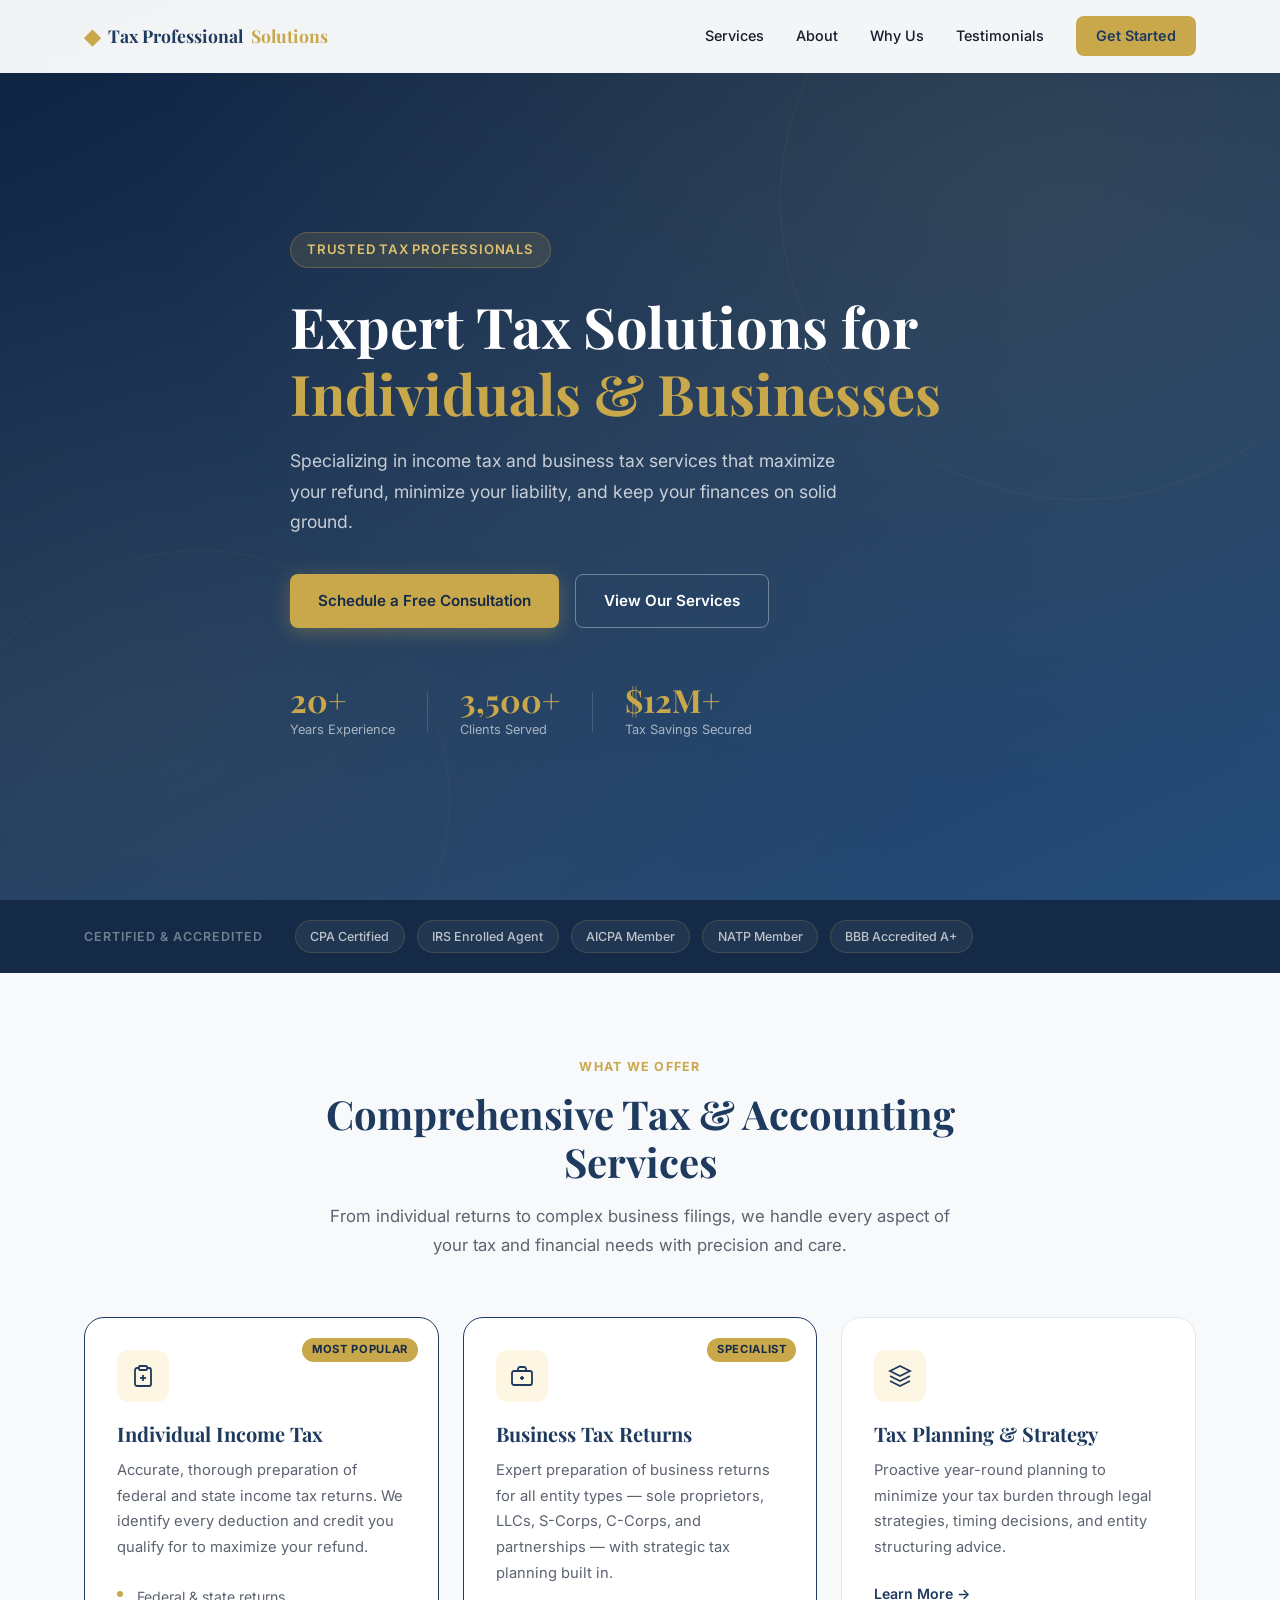
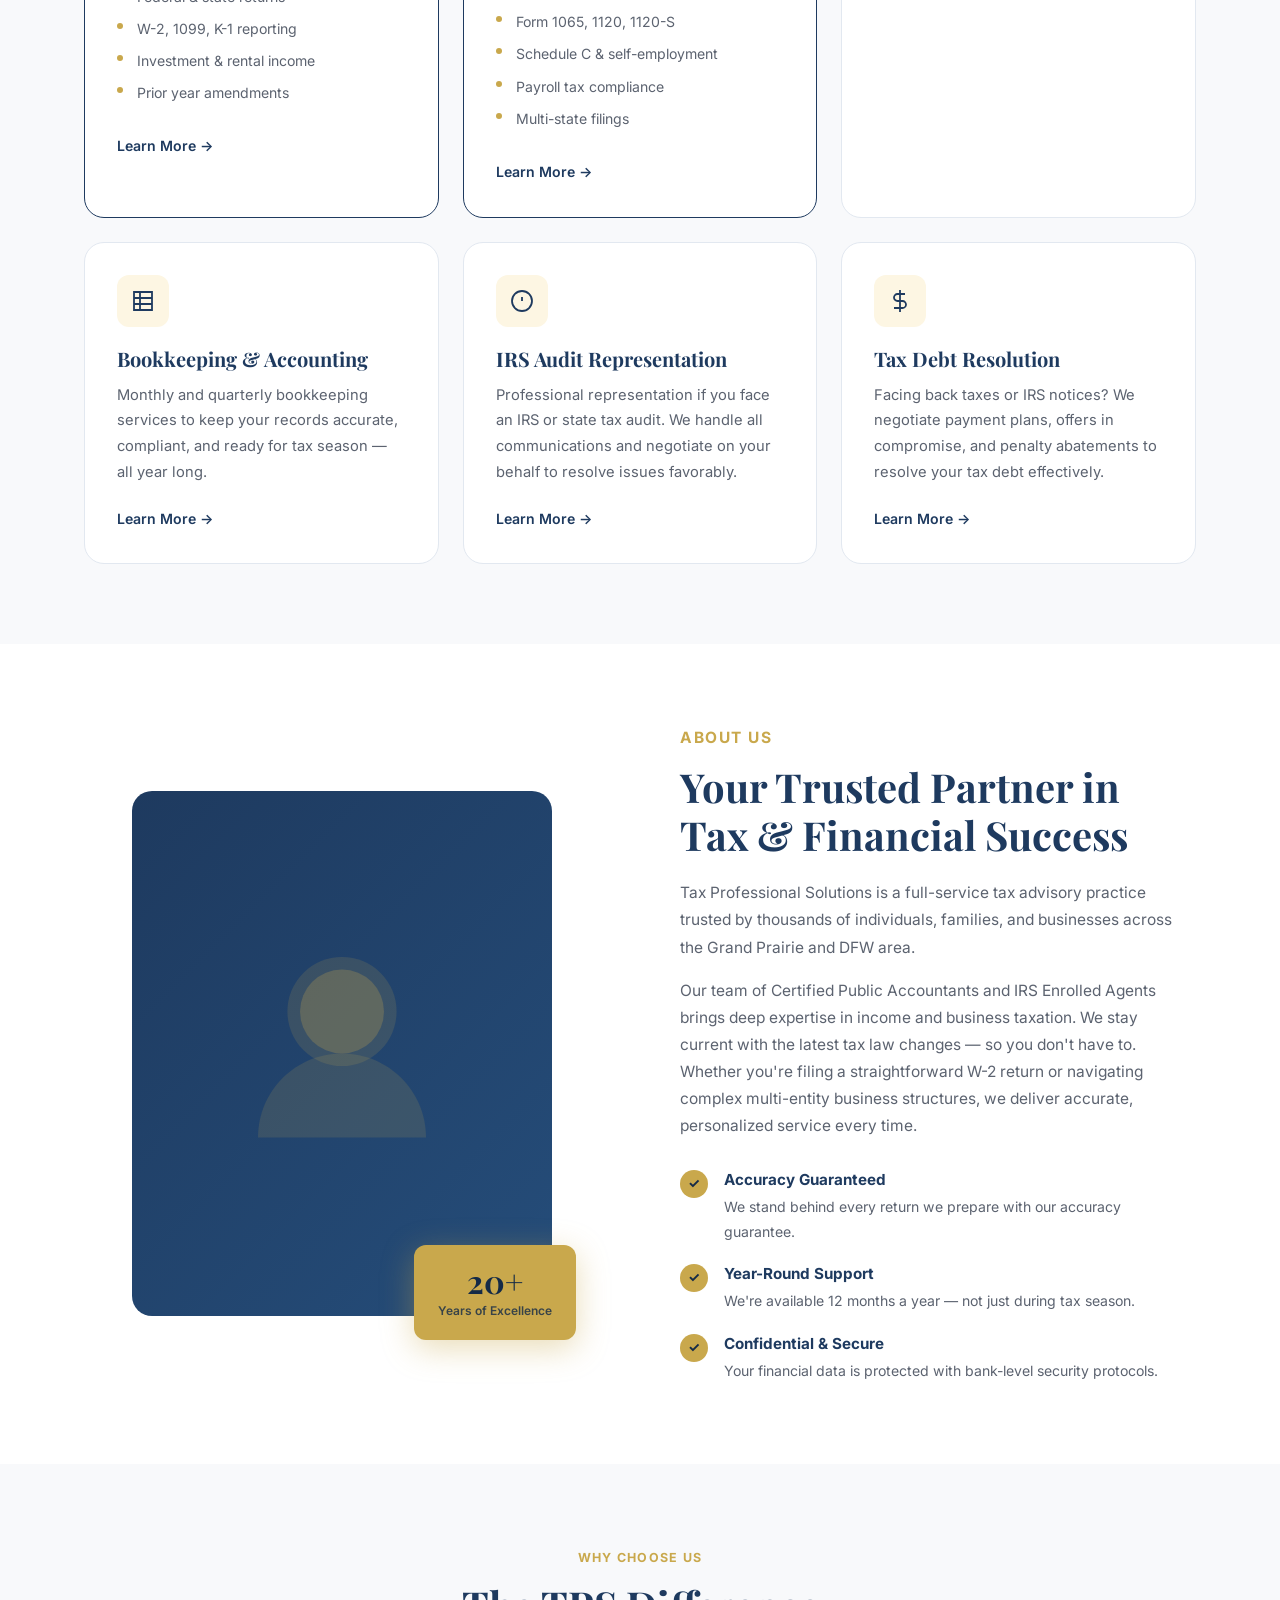
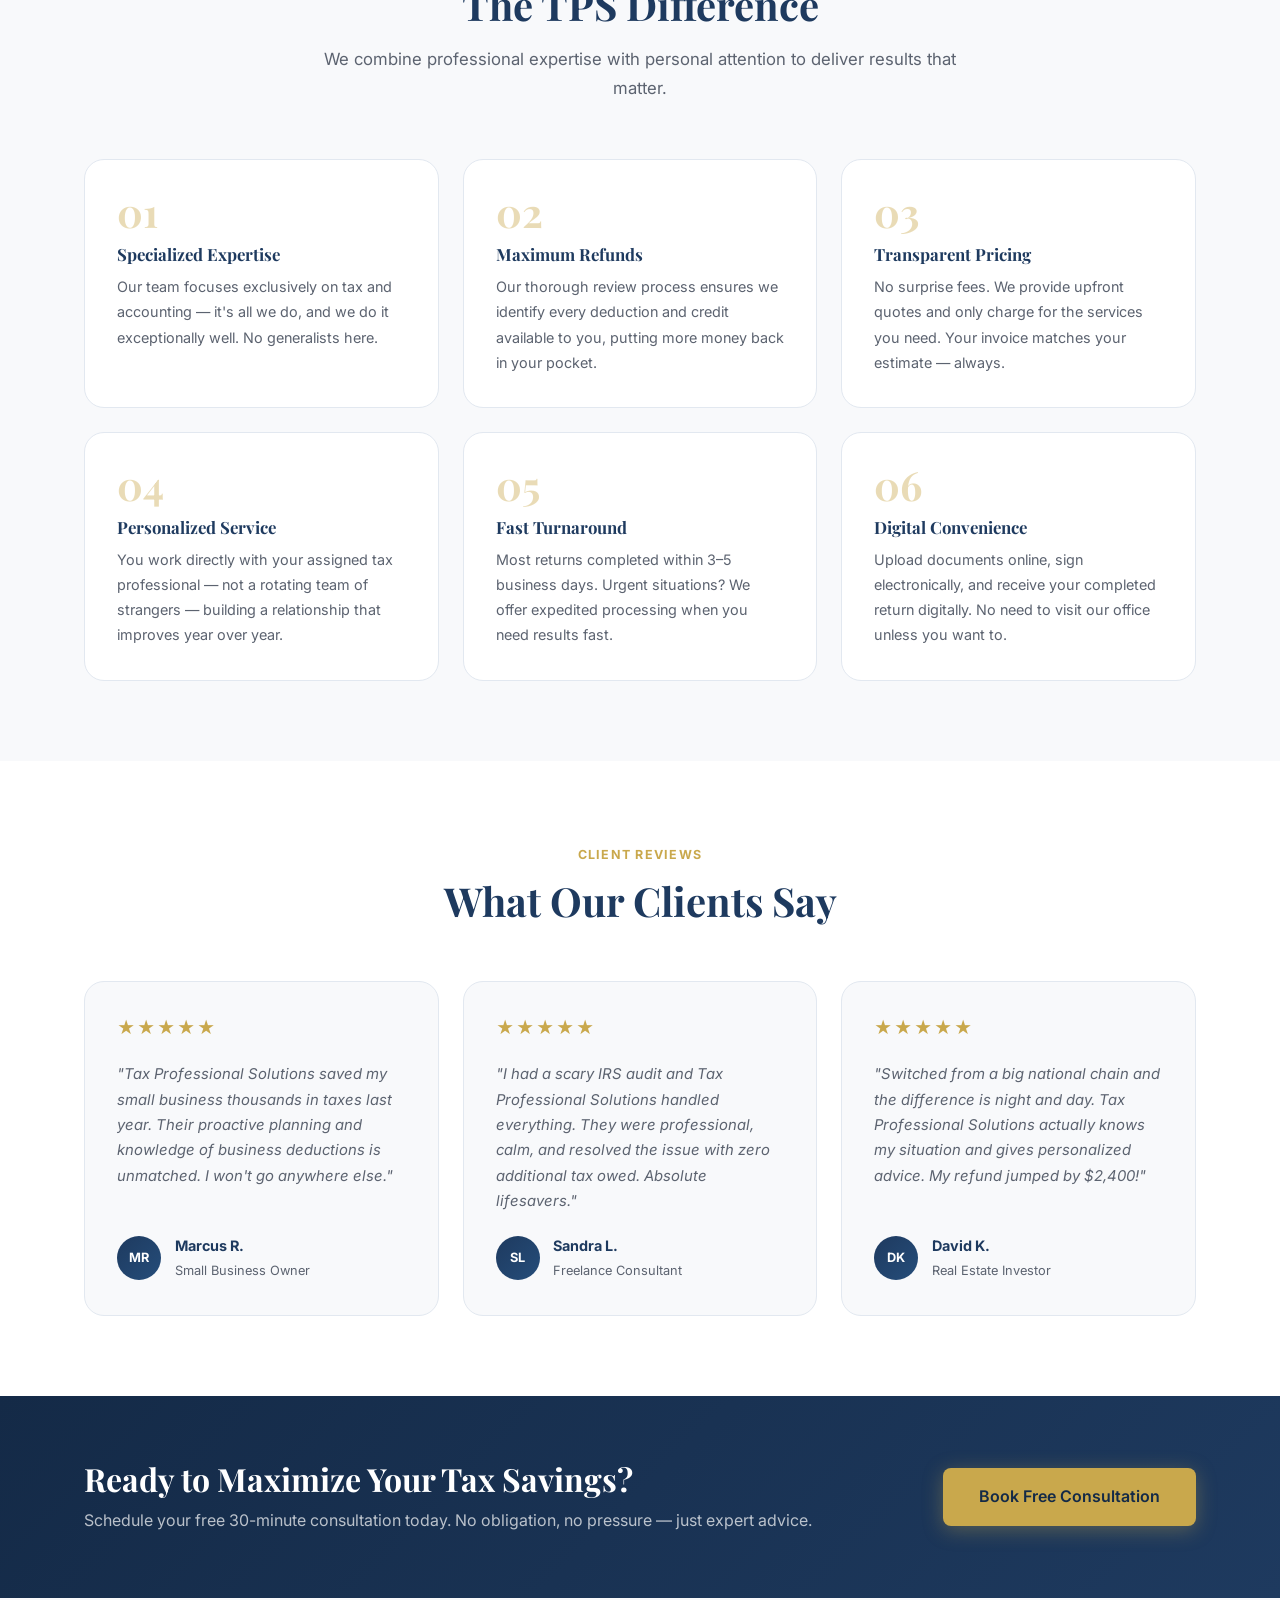
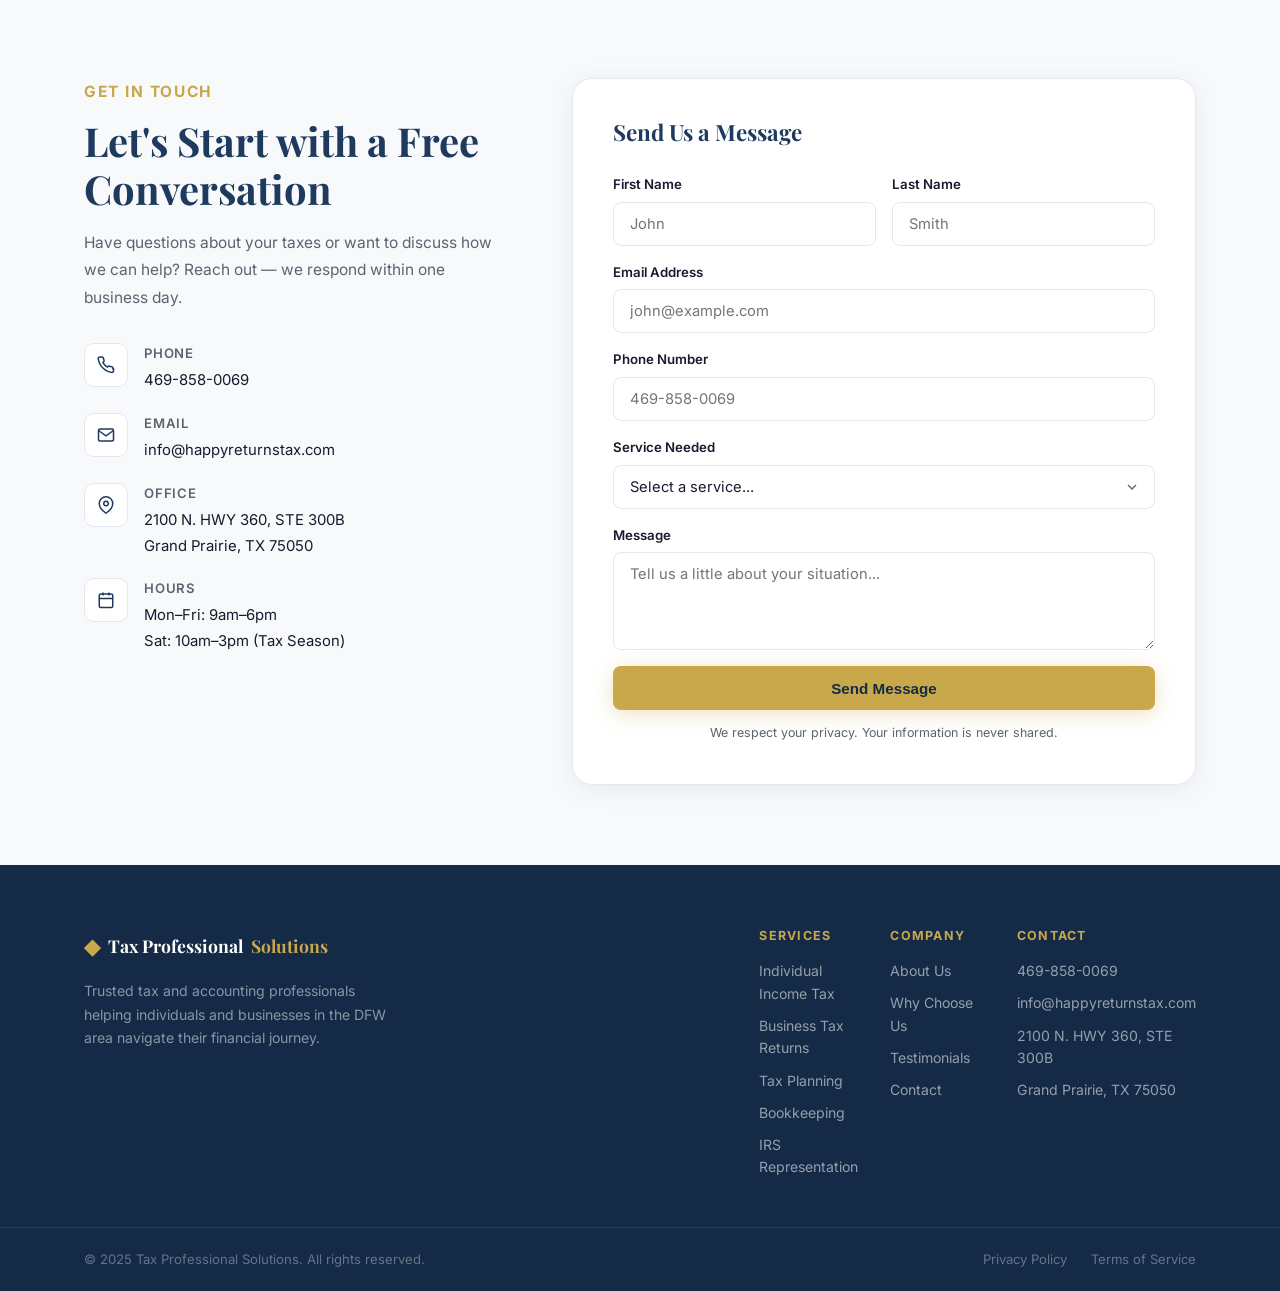
==== accounting/index.html @ 9ed45851 "Make site fully responsive across mobile, tablet, and desktop - Add overflow-x: hidden to prevent ho" ====
<!DOCTYPE html>
<html lang="en">
<head>
  <meta charset="UTF-8" />
  <meta name="viewport" content="width=device-width, initial-scale=1.0" />
  <title>Tax Professional Solutions | Income & Business Tax Specialists</title>
  <link rel="stylesheet" href="style.css" />
  <link rel="preconnect" href="https://fonts.googleapis.com" />
  <link rel="preconnect" href="https://fonts.gstatic.com" crossorigin />
  <link href="https://fonts.googleapis.com/css2?family=Inter:wght@300;400;500;600;700;800&family=Playfair+Display:wght@600;700&display=swap" rel="stylesheet" />
</head>
<body>

  <!-- Navigation -->
  <header class="navbar" id="navbar">
    <div class="container nav-inner">
      <a href="#home" class="logo">
        <span class="logo-icon">&#9670;</span>
        Tax Professional <span>Solutions</span>
      </a>
      <nav class="nav-links" id="nav-links">
        <a href="#services">Services</a>
        <a href="#about">About</a>
        <a href="#why-us">Why Us</a>
        <a href="#testimonials">Testimonials</a>
        <a href="#contact" class="btn-nav">Get Started</a>
      </nav>
      <button class="hamburger" id="hamburger" aria-label="Toggle menu">
        <span></span><span></span><span></span>
      </button>
    </div>
  </header>

  <!-- Hero -->
  <section class="hero" id="home">
    <div class="hero-bg"></div>
    <div class="container hero-content">
      <div class="hero-badge">Trusted Tax Professionals</div>
      <h1>Expert Tax Solutions for <span class="highlight">Individuals &amp; Businesses</span></h1>
      <p class="hero-sub">
        Specializing in income tax and business tax services that maximize your refund,
        minimize your liability, and keep your finances on solid ground.
      </p>
      <div class="hero-actions">
        <a href="#contact" class="btn btn-primary">Schedule a Free Consultation</a>
        <a href="#services" class="btn btn-outline">View Our Services</a>
      </div>
      <div class="hero-stats">
        <div class="stat">
          <span class="stat-num">20+</span>
          <span class="stat-label">Years Experience</span>
        </div>
        <div class="stat-divider"></div>
        <div class="stat">
          <span class="stat-num">3,500+</span>
          <span class="stat-label">Clients Served</span>
        </div>
        <div class="stat-divider"></div>
        <div class="stat">
          <span class="stat-num">$12M+</span>
          <span class="stat-label">Tax Savings Secured</span>
        </div>
      </div>
    </div>
  </section>

  <!-- Trust Bar -->
  <section class="trust-bar">
    <div class="container trust-inner">
      <span class="trust-label">Certified &amp; Accredited</span>
      <div class="trust-badges">
        <div class="badge">CPA Certified</div>
        <div class="badge">IRS Enrolled Agent</div>
        <div class="badge">AICPA Member</div>
        <div class="badge">NATP Member</div>
        <div class="badge">BBB Accredited A+</div>
      </div>
    </div>
  </section>

  <!-- Services -->
  <section class="services section" id="services">
    <div class="container">
      <div class="section-header">
        <p class="section-tag">What We Offer</p>
        <h2>Comprehensive Tax &amp; Accounting Services</h2>
        <p class="section-sub">
          From individual returns to complex business filings, we handle every aspect
          of your tax and financial needs with precision and care.
        </p>
      </div>
      <div class="services-grid">

        <div class="service-card featured">
          <div class="service-icon">
            <svg viewBox="0 0 24 24" fill="none" stroke="currentColor" stroke-width="1.8"><path d="M16 4h2a2 2 0 0 1 2 2v14a2 2 0 0 1-2 2H6a2 2 0 0 1-2-2V6a2 2 0 0 1 2-2h2"/><rect x="8" y="2" width="8" height="4" rx="1" ry="1"/><line x1="12" y1="11" x2="12" y2="17"/><line x1="9" y1="14" x2="15" y2="14"/></svg>
          </div>
          <div class="service-badge">Most Popular</div>
          <h3>Individual Income Tax</h3>
          <p>Accurate, thorough preparation of federal and state income tax returns. We identify every deduction and credit you qualify for to maximize your refund.</p>
          <ul class="service-features">
            <li>Federal &amp; state returns</li>
            <li>W-2, 1099, K-1 reporting</li>
            <li>Investment &amp; rental income</li>
            <li>Prior year amendments</li>
          </ul>
          <a href="#contact" class="service-link">Learn More &rarr;</a>
        </div>

        <div class="service-card featured">
          <div class="service-icon">
            <svg viewBox="0 0 24 24" fill="none" stroke="currentColor" stroke-width="1.8"><rect x="2" y="7" width="20" height="14" rx="2"/><path d="M16 7V5a2 2 0 0 0-2-2h-4a2 2 0 0 0-2 2v2"/><line x1="12" y1="12" x2="12" y2="16"/><line x1="10" y1="14" x2="14" y2="14"/></svg>
          </div>
          <div class="service-badge">Specialist</div>
          <h3>Business Tax Returns</h3>
          <p>Expert preparation of business returns for all entity types — sole proprietors, LLCs, S-Corps, C-Corps, and partnerships — with strategic tax planning built in.</p>
          <ul class="service-features">
            <li>Form 1065, 1120, 1120-S</li>
            <li>Schedule C &amp; self-employment</li>
            <li>Payroll tax compliance</li>
            <li>Multi-state filings</li>
          </ul>
          <a href="#contact" class="service-link">Learn More &rarr;</a>
        </div>

        <div class="service-card">
          <div class="service-icon">
            <svg viewBox="0 0 24 24" fill="none" stroke="currentColor" stroke-width="1.8"><path d="M12 2L2 7l10 5 10-5-10-5z"/><path d="M2 17l10 5 10-5"/><path d="M2 12l10 5 10-5"/></svg>
          </div>
          <h3>Tax Planning &amp; Strategy</h3>
          <p>Proactive year-round planning to minimize your tax burden through legal strategies, timing decisions, and entity structuring advice.</p>
          <a href="#contact" class="service-link">Learn More &rarr;</a>
        </div>

        <div class="service-card">
          <div class="service-icon">
            <svg viewBox="0 0 24 24" fill="none" stroke="currentColor" stroke-width="1.8"><path d="M3 3h18v18H3z"/><path d="M3 9h18M3 15h18M9 3v18"/></svg>
          </div>
          <h3>Bookkeeping &amp; Accounting</h3>
          <p>Monthly and quarterly bookkeeping services to keep your records accurate, compliant, and ready for tax season — all year long.</p>
          <a href="#contact" class="service-link">Learn More &rarr;</a>
        </div>

        <div class="service-card">
          <div class="service-icon">
            <svg viewBox="0 0 24 24" fill="none" stroke="currentColor" stroke-width="1.8"><circle cx="12" cy="12" r="10"/><line x1="12" y1="8" x2="12" y2="12"/><line x1="12" y1="16" x2="12.01" y2="16"/></svg>
          </div>
          <h3>IRS Audit Representation</h3>
          <p>Professional representation if you face an IRS or state tax audit. We handle all communications and negotiate on your behalf to resolve issues favorably.</p>
          <a href="#contact" class="service-link">Learn More &rarr;</a>
        </div>

        <div class="service-card">
          <div class="service-icon">
            <svg viewBox="0 0 24 24" fill="none" stroke="currentColor" stroke-width="1.8"><line x1="12" y1="1" x2="12" y2="23"/><path d="M17 5H9.5a3.5 3.5 0 1 0 0 7h5a3.5 3.5 0 1 1 0 7H6"/></svg>
          </div>
          <h3>Tax Debt Resolution</h3>
          <p>Facing back taxes or IRS notices? We negotiate payment plans, offers in compromise, and penalty abatements to resolve your tax debt effectively.</p>
          <a href="#contact" class="service-link">Learn More &rarr;</a>
        </div>

      </div>
    </div>
  </section>

  <!-- About -->
  <section class="about section" id="about">
    <div class="container about-inner">
      <div class="about-visual">
        <div class="about-img-wrap">
          <div class="about-img-placeholder">
            <svg viewBox="0 0 120 120" fill="none"><circle cx="60" cy="40" r="26" fill="#c9a84c" opacity="0.15"/><circle cx="60" cy="40" r="20" fill="#c9a84c" opacity="0.25"/><path d="M20 100c0-22.1 17.9-40 40-40s40 17.9 40 40" fill="#c9a84c" opacity="0.15"/></svg>
          </div>
          <div class="about-card-float">
            <span class="float-num">20+</span>
            <span class="float-label">Years of Excellence</span>
          </div>
        </div>
      </div>
      <div class="about-text">
        <p class="section-tag">About Us</p>
        <h2>Your Trusted Partner in Tax &amp; Financial Success</h2>
        <p>
          Tax Professional Solutions is a full-service tax advisory practice trusted by thousands
          of individuals, families, and businesses across the Grand Prairie and DFW area.
        </p>
        <p>
          Our team of Certified Public Accountants and IRS Enrolled Agents brings deep expertise
          in income and business taxation. We stay current with the latest tax law changes — so you
          don't have to. Whether you're filing a straightforward W-2 return or navigating complex
          multi-entity business structures, we deliver accurate, personalized service every time.
        </p>
        <div class="about-values">
          <div class="value-item">
            <div class="value-icon">&#10003;</div>
            <div>
              <strong>Accuracy Guaranteed</strong>
              <p>We stand behind every return we prepare with our accuracy guarantee.</p>
            </div>
          </div>
          <div class="value-item">
            <div class="value-icon">&#10003;</div>
            <div>
              <strong>Year-Round Support</strong>
              <p>We're available 12 months a year — not just during tax season.</p>
            </div>
          </div>
          <div class="value-item">
            <div class="value-icon">&#10003;</div>
            <div>
              <strong>Confidential &amp; Secure</strong>
              <p>Your financial data is protected with bank-level security protocols.</p>
            </div>
          </div>
        </div>
      </div>
    </div>
  </section>

  <!-- Why Us -->
  <section class="why-us section" id="why-us">
    <div class="container">
      <div class="section-header">
        <p class="section-tag">Why Choose Us</p>
        <h2>The TPS Difference</h2>
        <p class="section-sub">We combine professional expertise with personal attention to deliver results that matter.</p>
      </div>
      <div class="why-grid">
        <div class="why-card">
          <div class="why-num">01</div>
          <h3>Specialized Expertise</h3>
          <p>Our team focuses exclusively on tax and accounting — it's all we do, and we do it exceptionally well. No generalists here.</p>
        </div>
        <div class="why-card">
          <div class="why-num">02</div>
          <h3>Maximum Refunds</h3>
          <p>Our thorough review process ensures we identify every deduction and credit available to you, putting more money back in your pocket.</p>
        </div>
        <div class="why-card">
          <div class="why-num">03</div>
          <h3>Transparent Pricing</h3>
          <p>No surprise fees. We provide upfront quotes and only charge for the services you need. Your invoice matches your estimate — always.</p>
        </div>
        <div class="why-card">
          <div class="why-num">04</div>
          <h3>Personalized Service</h3>
          <p>You work directly with your assigned tax professional — not a rotating team of strangers — building a relationship that improves year over year.</p>
        </div>
        <div class="why-card">
          <div class="why-num">05</div>
          <h3>Fast Turnaround</h3>
          <p>Most returns completed within 3–5 business days. Urgent situations? We offer expedited processing when you need results fast.</p>
        </div>
        <div class="why-card">
          <div class="why-num">06</div>
          <h3>Digital Convenience</h3>
          <p>Upload documents online, sign electronically, and receive your completed return digitally. No need to visit our office unless you want to.</p>
        </div>
      </div>
    </div>
  </section>

  <!-- Testimonials -->
  <section class="testimonials section" id="testimonials">
    <div class="container">
      <div class="section-header">
        <p class="section-tag">Client Reviews</p>
        <h2>What Our Clients Say</h2>
      </div>
      <div class="testimonials-grid">
        <div class="testimonial-card">
          <div class="stars">&#9733;&#9733;&#9733;&#9733;&#9733;</div>
          <p>"Tax Professional Solutions saved my small business thousands in taxes last year. Their proactive planning and knowledge of business deductions is unmatched. I won't go anywhere else."</p>
          <div class="testimonial-author">
            <div class="author-avatar">MR</div>
            <div>
              <strong>Marcus R.</strong>
              <span>Small Business Owner</span>
            </div>
          </div>
        </div>
        <div class="testimonial-card">
          <div class="stars">&#9733;&#9733;&#9733;&#9733;&#9733;</div>
          <p>"I had a scary IRS audit and Tax Professional Solutions handled everything. They were professional, calm, and resolved the issue with zero additional tax owed. Absolute lifesavers."</p>
          <div class="testimonial-author">
            <div class="author-avatar">SL</div>
            <div>
              <strong>Sandra L.</strong>
              <span>Freelance Consultant</span>
            </div>
          </div>
        </div>
        <div class="testimonial-card">
          <div class="stars">&#9733;&#9733;&#9733;&#9733;&#9733;</div>
          <p>"Switched from a big national chain and the difference is night and day. Tax Professional Solutions actually knows my situation and gives personalized advice. My refund jumped by $2,400!"</p>
          <div class="testimonial-author">
            <div class="author-avatar">DK</div>
            <div>
              <strong>David K.</strong>
              <span>Real Estate Investor</span>
            </div>
          </div>
        </div>
      </div>
    </div>
  </section>

  <!-- CTA Banner -->
  <section class="cta-banner">
    <div class="container cta-inner">
      <div class="cta-text">
        <h2>Ready to Maximize Your Tax Savings?</h2>
        <p>Schedule your free 30-minute consultation today. No obligation, no pressure — just expert advice.</p>
      </div>
      <a href="#contact" class="btn btn-primary btn-lg">Book Free Consultation</a>
    </div>
  </section>

  <!-- Contact -->
  <section class="contact section" id="contact">
    <div class="container contact-inner">
      <div class="contact-info">
        <p class="section-tag">Get In Touch</p>
        <h2>Let's Start with a Free Conversation</h2>
        <p>Have questions about your taxes or want to discuss how we can help? Reach out — we respond within one business day.</p>
        <div class="contact-details">
          <div class="contact-item">
            <div class="contact-icon">
              <svg viewBox="0 0 24 24" fill="none" stroke="currentColor" stroke-width="2"><path d="M22 16.92v3a2 2 0 0 1-2.18 2 19.79 19.79 0 0 1-8.63-3.07A19.5 19.5 0 0 1 4.69 12 19.79 19.79 0 0 1 1.61 3.41 2 2 0 0 1 3.6 1.22h3a2 2 0 0 1 2 1.72c.127.96.361 1.903.7 2.81a2 2 0 0 1-.45 2.11L7.91 8.78a16 16 0 0 0 6 6l.72-.72a2 2 0 0 1 2.11-.45c.907.339 1.85.573 2.81.7A2 2 0 0 1 21.22 16.92z"/></svg>
            </div>
            <div>
              <strong>Phone</strong>
              <a href="tel:4698580069" class="contact-link">469-858-0069</a>
            </div>
          </div>
          <div class="contact-item">
            <div class="contact-icon">
              <svg viewBox="0 0 24 24" fill="none" stroke="currentColor" stroke-width="2"><path d="M4 4h16c1.1 0 2 .9 2 2v12c0 1.1-.9 2-2 2H4c-1.1 0-2-.9-2-2V6c0-1.1.9-2 2-2z"/><polyline points="22,6 12,13 2,6"/></svg>
            </div>
            <div>
              <strong>Email</strong>
              <a href="mailto:info@happyreturnstax.com" class="contact-link">info@happyreturnstax.com</a>
            </div>
          </div>
          <div class="contact-item">
            <div class="contact-icon">
              <svg viewBox="0 0 24 24" fill="none" stroke="currentColor" stroke-width="2"><path d="M21 10c0 7-9 13-9 13s-9-6-9-13a9 9 0 0 1 18 0z"/><circle cx="12" cy="10" r="3"/></svg>
            </div>
            <div>
              <strong>Office</strong>
              <span>2100 N. HWY 360, STE 300B<br />Grand Prairie, TX 75050</span>
            </div>
          </div>
          <div class="contact-item">
            <div class="contact-icon">
              <svg viewBox="0 0 24 24" fill="none" stroke="currentColor" stroke-width="2"><rect x="3" y="4" width="18" height="18" rx="2" ry="2"/><line x1="16" y1="2" x2="16" y2="6"/><line x1="8" y1="2" x2="8" y2="6"/><line x1="3" y1="10" x2="21" y2="10"/></svg>
            </div>
            <div>
              <strong>Hours</strong>
              <span>Mon–Fri: 9am–6pm<br />Sat: 10am–3pm (Tax Season)</span>
            </div>
          </div>
        </div>
      </div>
      <div class="contact-form-wrap">
        <form class="contact-form" onsubmit="handleSubmit(event)">
          <h3>Send Us a Message</h3>
          <div class="form-row">
            <div class="form-group">
              <label for="first-name">First Name</label>
              <input type="text" id="first-name" name="first-name" placeholder="John" required />
            </div>
            <div class="form-group">
              <label for="last-name">Last Name</label>
              <input type="text" id="last-name" name="last-name" placeholder="Smith" required />
            </div>
          </div>
          <div class="form-group">
            <label for="email">Email Address</label>
            <input type="email" id="email" name="email" placeholder="john@example.com" required />
          </div>
          <div class="form-group">
            <label for="phone">Phone Number</label>
            <input type="tel" id="phone" name="phone" placeholder="469-858-0069" />
          </div>
          <div class="form-group">
            <label for="service">Service Needed</label>
            <select id="service" name="service">
              <option value="">Select a service...</option>
              <option value="individual-tax">Individual Income Tax</option>
              <option value="business-tax">Business Tax Return</option>
              <option value="tax-planning">Tax Planning &amp; Strategy</option>
              <option value="bookkeeping">Bookkeeping &amp; Accounting</option>
              <option value="irs-audit">IRS Audit Representation</option>
              <option value="tax-debt">Tax Debt Resolution</option>
              <option value="other">Other / Not Sure</option>
            </select>
          </div>
          <div class="form-group">
            <label for="message">Message</label>
            <textarea id="message" name="message" rows="4" placeholder="Tell us a little about your situation..."></textarea>
          </div>
          <button type="submit" class="btn btn-primary btn-full">Send Message</button>
          <p class="form-note">We respect your privacy. Your information is never shared.</p>
        </form>
        <div class="form-success" id="form-success" style="display:none;">
          <div class="success-icon">&#10003;</div>
          <h3>Message Received!</h3>
          <p>Thank you for reaching out. A member of our team will contact you within one business day.</p>
        </div>
      </div>
    </div>
  </section>

  <!-- Footer -->
  <footer class="footer">
    <div class="container footer-inner">
      <div class="footer-brand">
        <a href="#home" class="logo logo-light">
          <span class="logo-icon">&#9670;</span>
          Tax Professional <span>Solutions</span>
        </a>
        <p>Trusted tax and accounting professionals helping individuals and businesses in the DFW area navigate their financial journey.</p>
      </div>
      <div class="footer-links">
        <div class="footer-col">
          <h4>Services</h4>
          <ul>
            <li><a href="#services">Individual Income Tax</a></li>
            <li><a href="#services">Business Tax Returns</a></li>
            <li><a href="#services">Tax Planning</a></li>
            <li><a href="#services">Bookkeeping</a></li>
            <li><a href="#services">IRS Representation</a></li>
          </ul>
        </div>
        <div class="footer-col">
          <h4>Company</h4>
          <ul>
            <li><a href="#about">About Us</a></li>
            <li><a href="#why-us">Why Choose Us</a></li>
            <li><a href="#testimonials">Testimonials</a></li>
            <li><a href="#contact">Contact</a></li>
          </ul>
        </div>
        <div class="footer-col">
          <h4>Contact</h4>
          <ul>
            <li>469-858-0069</li>
            <li>info@happyreturnstax.com</li>
            <li>2100 N. HWY 360, STE 300B</li>
            <li>Grand Prairie, TX 75050</li>
          </ul>
        </div>
      </div>
    </div>
    <div class="footer-bottom">
      <div class="container">
        <p>&copy; 2025 Tax Professional Solutions. All rights reserved.</p>
        <div class="footer-legal">
          <a href="#">Privacy Policy</a>
          <a href="#">Terms of Service</a>
        </div>
      </div>
    </div>
  </footer>

  <script>
    // Sticky nav shadow
    const navbar = document.getElementById('navbar');
    window.addEventListener('scroll', () => {
      navbar.classList.toggle('scrolled', window.scrollY > 20);
    });

    // Mobile hamburger
    const hamburger = document.getElementById('hamburger');
    const navLinks = document.getElementById('nav-links');
    hamburger.addEventListener('click', () => {
      navLinks.classList.toggle('open');
      hamburger.classList.toggle('active');
    });
    navLinks.querySelectorAll('a').forEach(link => {
      link.addEventListener('click', () => {
        navLinks.classList.remove('open');
        hamburger.classList.remove('active');
      });
    });

    // Smooth scroll
    document.querySelectorAll('a[href^="#"]').forEach(anchor => {
      anchor.addEventListener('click', function(e) {
        e.preventDefault();
        const target = document.querySelector(this.getAttribute('href'));
        if (target) {
          const offset = 80;
          const top = target.getBoundingClientRect().top + window.scrollY - offset;
          window.scrollTo({ top, behavior: 'smooth' });
        }
      });
    });

    // Form submit
    function handleSubmit(e) {
      e.preventDefault();
      document.querySelector('.contact-form').style.display = 'none';
      document.getElementById('form-success').style.display = 'flex';
    }

    // Intersection observer for fade-in animations
    const observer = new IntersectionObserver((entries) => {
      entries.forEach(entry => {
        if (entry.isIntersecting) {
          entry.target.classList.add('visible');
        }
      });
    }, { threshold: 0.1 });

    document.querySelectorAll('.service-card, .why-card, .testimonial-card').forEach(el => {
      observer.observe(el);
    });
  </script>
</body>
</html>
---- accounting/style.css ----
/* ============================================================
   Pinnacle Tax & Accounting — Professional Website Styles
   Color Palette: Navy #1e3a5f | Gold #c9a84c | White #ffffff
   ============================================================ */

*, *::before, *::after {
  box-sizing: border-box;
  margin: 0;
  padding: 0;
}

:root {
  --navy: #1e3a5f;
  --navy-dark: #142a47;
  --navy-light: #254d7a;
  --gold: #c9a84c;
  --gold-light: #dfc06e;
  --gold-pale: #fdf6e3;
  --white: #ffffff;
  --off-white: #f8f9fb;
  --text: #1a1a2e;
  --text-muted: #5c6370;
  --border: #e2e8f0;
  --shadow: rgba(30, 58, 95, 0.08);
  --shadow-md: rgba(30, 58, 95, 0.14);
  --radius: 12px;
  --radius-lg: 20px;
}

html {
  scroll-behavior: smooth;
}

html, body {
  overflow-x: hidden;
}

body {
  font-family: 'Inter', -apple-system, BlinkMacSystemFont, 'Segoe UI', sans-serif;
  color: var(--text);
  background: var(--white);
  line-height: 1.6;
  -webkit-font-smoothing: antialiased;
}

.container {
  max-width: 1160px;
  margin: 0 auto;
  padding: 0 1.5rem;
}

.section {
  padding: 5rem 0;
}

/* ============================================================
   TYPOGRAPHY
   ============================================================ */

h1, h2, h3, h4 {
  font-family: 'Playfair Display', Georgia, serif;
  line-height: 1.2;
  color: var(--navy);
}

h1 { font-size: clamp(2.2rem, 5vw, 3.5rem); }
h2 { font-size: clamp(1.8rem, 3.5vw, 2.5rem); }
h3 { font-size: 1.25rem; }

p { color: var(--text-muted); line-height: 1.75; }

/* ============================================================
   NAVIGATION
   ============================================================ */

.navbar {
  position: fixed;
  top: 0;
  left: 0;
  right: 0;
  z-index: 1000;
  background: rgba(255, 255, 255, 0.95);
  backdrop-filter: blur(12px);
  border-bottom: 1px solid transparent;
  transition: border-color 0.3s, box-shadow 0.3s;
}

.navbar.scrolled {
  border-color: var(--border);
  box-shadow: 0 2px 20px var(--shadow);
}

.nav-inner {
  display: flex;
  align-items: center;
  justify-content: space-between;
  height: 72px;
}

.logo {
  display: flex;
  align-items: center;
  gap: 0.5rem;
  text-decoration: none;
  font-weight: 700;
  font-size: 1.1rem;
  color: var(--navy);
  font-family: 'Playfair Display', serif;
}

.logo span { color: var(--gold); }

.logo-icon {
  color: var(--gold);
  font-size: 1.3rem;
}

.nav-links {
  display: flex;
  align-items: center;
  gap: 2rem;
  list-style: none;
}

.nav-links a {
  text-decoration: none;
  color: var(--text);
  font-size: 0.9rem;
  font-weight: 500;
  transition: color 0.2s;
}

.nav-links a:hover { color: var(--navy); }

.btn-nav {
  background: var(--gold) !important;
  color: var(--navy) !important;
  padding: 0.55rem 1.25rem;
  border-radius: 8px;
  font-weight: 600 !important;
  transition: background 0.2s, transform 0.2s !important;
}

.btn-nav:hover {
  background: var(--gold-light) !important;
  transform: translateY(-1px);
}

.hamburger {
  display: none;
  flex-direction: column;
  gap: 5px;
  background: none;
  border: none;
  cursor: pointer;
  padding: 4px;
}

.hamburger span {
  display: block;
  width: 24px;
  height: 2px;
  background: var(--navy);
  border-radius: 2px;
  transition: transform 0.3s, opacity 0.3s;
}

.hamburger.active span:nth-child(1) { transform: rotate(45deg) translate(5px, 5px); }
.hamburger.active span:nth-child(2) { opacity: 0; }
.hamburger.active span:nth-child(3) { transform: rotate(-45deg) translate(5px, -5px); }

/* ============================================================
   HERO
   ============================================================ */

.hero {
  position: relative;
  min-height: 100vh;
  display: flex;
  align-items: center;
  background: linear-gradient(155deg, #0e2240 0%, #1e3a5f 50%, #254d7a 100%);
  overflow: hidden;
  padding-top: 72px;
}

.hero-bg {
  position: absolute;
  inset: 0;
  background:
    radial-gradient(ellipse at 80% 20%, rgba(201, 168, 76, 0.12) 0%, transparent 60%),
    radial-gradient(ellipse at 10% 80%, rgba(201, 168, 76, 0.07) 0%, transparent 50%);
}

.hero-bg::before {
  content: '';
  position: absolute;
  top: -100px;
  right: -100px;
  width: 600px;
  height: 600px;
  border-radius: 50%;
  border: 1px solid rgba(201, 168, 76, 0.08);
}

.hero-bg::after {
  content: '';
  position: absolute;
  bottom: -150px;
  left: -50px;
  width: 500px;
  height: 500px;
  border-radius: 50%;
  border: 1px solid rgba(201, 168, 76, 0.06);
}

.hero-content {
  position: relative;
  z-index: 1;
  padding: 4rem 1.5rem;
}

.hero-badge {
  display: inline-block;
  background: rgba(201, 168, 76, 0.15);
  border: 1px solid rgba(201, 168, 76, 0.3);
  color: var(--gold-light);
  font-size: 0.82rem;
  font-weight: 600;
  letter-spacing: 0.06em;
  text-transform: uppercase;
  padding: 0.4rem 1rem;
  border-radius: 50px;
  margin-bottom: 1.5rem;
}

.hero h1 {
  color: var(--white);
  margin-bottom: 1.25rem;
  max-width: 700px;
}

.hero h1 .highlight {
  color: var(--gold);
}

.hero-sub {
  color: rgba(255, 255, 255, 0.75);
  font-size: 1.1rem;
  max-width: 580px;
  margin-bottom: 2.25rem;
}

.hero-actions {
  display: flex;
  gap: 1rem;
  flex-wrap: wrap;
  margin-bottom: 3.5rem;
}

.btn {
  display: inline-flex;
  align-items: center;
  justify-content: center;
  gap: 0.5rem;
  padding: 0.85rem 1.75rem;
  border-radius: 8px;
  font-size: 0.95rem;
  font-weight: 600;
  text-decoration: none;
  border: none;
  cursor: pointer;
  transition: transform 0.2s, box-shadow 0.2s, background 0.2s;
}

.btn:hover { transform: translateY(-2px); }

.btn-primary {
  background: var(--gold);
  color: var(--navy-dark);
  box-shadow: 0 4px 20px rgba(201, 168, 76, 0.35);
}

.btn-primary:hover {
  background: var(--gold-light);
  box-shadow: 0 6px 28px rgba(201, 168, 76, 0.45);
}

.btn-outline {
  background: transparent;
  color: var(--white);
  border: 1.5px solid rgba(255, 255, 255, 0.35);
}

.btn-outline:hover {
  background: rgba(255, 255, 255, 0.08);
  border-color: rgba(255, 255, 255, 0.6);
}

.btn-lg {
  padding: 1rem 2.25rem;
  font-size: 1rem;
}

.btn-full {
  width: 100%;
}

.hero-stats {
  display: flex;
  align-items: center;
  gap: 2rem;
  flex-wrap: wrap;
}

.stat { display: flex; flex-direction: column; }

.stat-num {
  font-family: 'Playfair Display', serif;
  font-size: 2rem;
  font-weight: 700;
  color: var(--gold);
  line-height: 1;
}

.stat-label {
  font-size: 0.8rem;
  color: rgba(255, 255, 255, 0.6);
  margin-top: 0.25rem;
}

.stat-divider {
  width: 1px;
  height: 40px;
  background: rgba(255, 255, 255, 0.15);
}

/* ============================================================
   TRUST BAR
   ============================================================ */

.trust-bar {
  background: var(--navy-dark);
  padding: 1.25rem 0;
}

.trust-inner {
  display: flex;
  align-items: center;
  gap: 2rem;
  flex-wrap: wrap;
}

.trust-label {
  font-size: 0.78rem;
  font-weight: 600;
  text-transform: uppercase;
  letter-spacing: 0.08em;
  color: rgba(255, 255, 255, 0.4);
  white-space: nowrap;
}

.trust-badges {
  display: flex;
  gap: 0.75rem;
  flex-wrap: wrap;
}

.badge {
  padding: 0.35rem 0.9rem;
  background: rgba(255, 255, 255, 0.06);
  border: 1px solid rgba(201, 168, 76, 0.2);
  border-radius: 50px;
  font-size: 0.78rem;
  font-weight: 500;
  color: rgba(255, 255, 255, 0.7);
}

/* ============================================================
   SECTION HEADERS
   ============================================================ */

.section-header {
  text-align: center;
  max-width: 640px;
  margin: 0 auto 3.5rem;
}

.section-tag {
  display: inline-block;
  font-size: 0.78rem;
  font-weight: 700;
  text-transform: uppercase;
  letter-spacing: 0.1em;
  color: var(--gold);
  margin-bottom: 0.75rem;
}

.section-sub {
  margin-top: 1rem;
  font-size: 1.05rem;
}

/* ============================================================
   SERVICES
   ============================================================ */

.services {
  background: var(--off-white);
}

.services-grid {
  display: grid;
  grid-template-columns: repeat(3, 1fr);
  gap: 1.5rem;
}

.service-card {
  background: var(--white);
  border: 1px solid var(--border);
  border-radius: var(--radius-lg);
  padding: 2rem;
  position: relative;
  transition: transform 0.3s, box-shadow 0.3s, border-color 0.3s;
  opacity: 0;
  transform: translateY(20px);
}

.service-card.visible {
  opacity: 1;
  transform: translateY(0);
  transition: opacity 0.5s ease, transform 0.5s ease, box-shadow 0.3s, border-color 0.3s;
}

.service-card:hover {
  transform: translateY(-4px);
  box-shadow: 0 12px 40px var(--shadow-md);
  border-color: var(--gold);
}

.service-card.featured {
  border-color: var(--navy);
}

.service-card.featured:hover {
  border-color: var(--gold);
}

.service-icon {
  width: 52px;
  height: 52px;
  background: var(--gold-pale);
  border-radius: 12px;
  display: flex;
  align-items: center;
  justify-content: center;
  color: var(--navy);
  margin-bottom: 1.25rem;
}

.service-icon svg {
  width: 24px;
  height: 24px;
}

.service-badge {
  position: absolute;
  top: 1.25rem;
  right: 1.25rem;
  background: var(--gold);
  color: var(--navy-dark);
  font-size: 0.7rem;
  font-weight: 700;
  text-transform: uppercase;
  letter-spacing: 0.06em;
  padding: 0.2rem 0.6rem;
  border-radius: 50px;
}

.service-card h3 {
  margin-bottom: 0.75rem;
  color: var(--navy);
}

.service-card p {
  font-size: 0.92rem;
  margin-bottom: 1.25rem;
}

.service-features {
  list-style: none;
  margin-bottom: 1.5rem;
}

.service-features li {
  font-size: 0.88rem;
  color: var(--text-muted);
  padding: 0.3rem 0;
  padding-left: 1.25rem;
  position: relative;
}

.service-features li::before {
  content: '';
  position: absolute;
  left: 0;
  top: 0.7em;
  width: 6px;
  height: 6px;
  border-radius: 50%;
  background: var(--gold);
}

.service-link {
  display: inline-flex;
  align-items: center;
  gap: 0.4rem;
  font-size: 0.88rem;
  font-weight: 600;
  color: var(--navy);
  text-decoration: none;
  transition: gap 0.2s, color 0.2s;
}

.service-link:hover {
  gap: 0.65rem;
  color: var(--gold);
}

/* ============================================================
   ABOUT
   ============================================================ */

.about { background: var(--white); }

.about-inner {
  display: grid;
  grid-template-columns: 1fr 1fr;
  gap: 5rem;
  align-items: center;
}

.about-visual {
  display: flex;
  justify-content: center;
}

.about-img-wrap {
  position: relative;
  width: 100%;
  max-width: 420px;
}

.about-img-placeholder {
  width: 100%;
  aspect-ratio: 4/5;
  background: linear-gradient(135deg, var(--navy) 0%, var(--navy-light) 100%);
  border-radius: var(--radius-lg);
  display: flex;
  align-items: center;
  justify-content: center;
  overflow: hidden;
}

.about-img-placeholder svg {
  width: 60%;
  height: 60%;
}

.about-card-float {
  position: absolute;
  bottom: -1.5rem;
  right: -1.5rem;
  background: var(--gold);
  color: var(--navy-dark);
  border-radius: var(--radius);
  padding: 1.25rem 1.5rem;
  text-align: center;
  box-shadow: 0 8px 32px rgba(201, 168, 76, 0.4);
}

.float-num {
  display: block;
  font-family: 'Playfair Display', serif;
  font-size: 2rem;
  font-weight: 700;
  line-height: 1;
}

.float-label {
  display: block;
  font-size: 0.75rem;
  font-weight: 600;
  margin-top: 0.25rem;
  opacity: 0.8;
}

.about-text { padding-right: 1rem; }

.about-text .section-tag { display: block; margin-bottom: 0.75rem; }

.about-text h2 { margin-bottom: 1.25rem; }

.about-text > p {
  margin-bottom: 1rem;
  font-size: 0.97rem;
}

.about-values {
  margin-top: 1.75rem;
  display: flex;
  flex-direction: column;
  gap: 1.1rem;
}

.value-item {
  display: flex;
  gap: 1rem;
  align-items: flex-start;
}

.value-icon {
  flex-shrink: 0;
  width: 28px;
  height: 28px;
  background: var(--gold);
  color: var(--navy-dark);
  border-radius: 50%;
  display: flex;
  align-items: center;
  justify-content: center;
  font-weight: 700;
  font-size: 0.85rem;
  margin-top: 2px;
}

.value-item strong {
  display: block;
  font-size: 0.95rem;
  color: var(--navy);
  margin-bottom: 0.2rem;
}

.value-item p {
  font-size: 0.88rem;
  margin: 0;
}

/* ============================================================
   WHY US
   ============================================================ */

.why-us { background: var(--off-white); }

.why-grid {
  display: grid;
  grid-template-columns: repeat(3, 1fr);
  gap: 1.5rem;
}

.why-card {
  background: var(--white);
  border: 1px solid var(--border);
  border-radius: var(--radius-lg);
  padding: 2rem;
  transition: transform 0.3s, box-shadow 0.3s, border-color 0.3s;
  opacity: 0;
  transform: translateY(20px);
}

.why-card.visible {
  opacity: 1;
  transform: translateY(0);
  transition: opacity 0.5s ease, transform 0.5s ease, box-shadow 0.3s, border-color 0.3s;
}

.why-card:hover {
  transform: translateY(-4px);
  box-shadow: 0 10px 36px var(--shadow-md);
  border-color: var(--gold);
}

.why-num {
  font-family: 'Playfair Display', serif;
  font-size: 2.5rem;
  font-weight: 700;
  color: var(--gold);
  opacity: 0.4;
  line-height: 1;
  margin-bottom: 0.75rem;
}

.why-card h3 {
  font-size: 1.05rem;
  margin-bottom: 0.6rem;
}

.why-card p { font-size: 0.9rem; }

/* ============================================================
   TESTIMONIALS
   ============================================================ */

.testimonials { background: var(--white); }

.testimonials-grid {
  display: grid;
  grid-template-columns: repeat(3, 1fr);
  gap: 1.5rem;
}

.testimonial-card {
  background: var(--off-white);
  border: 1px solid var(--border);
  border-radius: var(--radius-lg);
  padding: 2rem;
  display: flex;
  flex-direction: column;
  gap: 1.25rem;
  transition: transform 0.3s, box-shadow 0.3s;
  opacity: 0;
  transform: translateY(20px);
}

.testimonial-card.visible {
  opacity: 1;
  transform: translateY(0);
  transition: opacity 0.5s ease, transform 0.5s ease, box-shadow 0.3s;
}

.testimonial-card:hover {
  transform: translateY(-4px);
  box-shadow: 0 10px 36px var(--shadow-md);
}

.stars {
  color: var(--gold);
  font-size: 1.1rem;
  letter-spacing: 2px;
}

.testimonial-card > p {
  font-size: 0.93rem;
  font-style: italic;
  line-height: 1.7;
  flex: 1;
}

.testimonial-author {
  display: flex;
  align-items: center;
  gap: 0.85rem;
}

.author-avatar {
  width: 44px;
  height: 44px;
  border-radius: 50%;
  background: linear-gradient(135deg, var(--navy), var(--navy-light));
  color: var(--white);
  font-size: 0.8rem;
  font-weight: 700;
  display: flex;
  align-items: center;
  justify-content: center;
  flex-shrink: 0;
}

.testimonial-author strong {
  display: block;
  font-size: 0.9rem;
  color: var(--navy);
}

.testimonial-author span {
  font-size: 0.8rem;
  color: var(--text-muted);
}

/* ============================================================
   CTA BANNER
   ============================================================ */

.cta-banner {
  background: linear-gradient(135deg, var(--navy-dark) 0%, var(--navy) 100%);
  padding: 4rem 0;
}

.cta-inner {
  display: flex;
  align-items: center;
  justify-content: space-between;
  gap: 2rem;
  flex-wrap: wrap;
}

.cta-text h2 {
  color: var(--white);
  margin-bottom: 0.5rem;
  font-size: clamp(1.5rem, 3vw, 2rem);
}

.cta-text p {
  color: rgba(255, 255, 255, 0.7);
  font-size: 1rem;
}

/* ============================================================
   CONTACT
   ============================================================ */

.contact { background: var(--off-white); }

.contact-inner {
  display: grid;
  grid-template-columns: 1fr 1fr;
  gap: 4rem;
  align-items: start;
}

.contact-info .section-tag { display: block; margin-bottom: 0.75rem; }

.contact-info h2 { margin-bottom: 1rem; }

.contact-info > p {
  font-size: 0.97rem;
  margin-bottom: 2rem;
}

.contact-details {
  display: flex;
  flex-direction: column;
  gap: 1.25rem;
}

.contact-item {
  display: flex;
  align-items: flex-start;
  gap: 1rem;
}

.contact-icon {
  width: 44px;
  height: 44px;
  background: var(--white);
  border: 1px solid var(--border);
  border-radius: 10px;
  display: flex;
  align-items: center;
  justify-content: center;
  flex-shrink: 0;
  color: var(--navy);
}

.contact-icon svg {
  width: 18px;
  height: 18px;
}

.contact-item strong {
  display: block;
  font-size: 0.82rem;
  font-weight: 600;
  text-transform: uppercase;
  letter-spacing: 0.06em;
  color: var(--text-muted);
  margin-bottom: 0.2rem;
}

.contact-item span {
  font-size: 0.93rem;
  color: var(--text);
  line-height: 1.5;
}

/* Form */
.contact-form-wrap {
  background: var(--white);
  border: 1px solid var(--border);
  border-radius: var(--radius-lg);
  padding: 2.5rem;
  box-shadow: 0 4px 24px var(--shadow);
}

.contact-form h3 {
  font-family: 'Playfair Display', serif;
  font-size: 1.4rem;
  color: var(--navy);
  margin-bottom: 1.75rem;
}

.form-row {
  display: grid;
  grid-template-columns: 1fr 1fr;
  gap: 1rem;
}

.form-group {
  display: flex;
  flex-direction: column;
  gap: 0.4rem;
  margin-bottom: 1rem;
}

.form-group label {
  font-size: 0.83rem;
  font-weight: 600;
  color: var(--text);
}

.form-group input,
.form-group select,
.form-group textarea {
  padding: 0.75rem 1rem;
  border: 1.5px solid var(--border);
  border-radius: 8px;
  font-size: 0.92rem;
  font-family: inherit;
  color: var(--text);
  background: var(--white);
  transition: border-color 0.2s, box-shadow 0.2s;
  outline: none;
}

.form-group input:focus,
.form-group select:focus,
.form-group textarea:focus {
  border-color: var(--navy);
  box-shadow: 0 0 0 3px rgba(30, 58, 95, 0.1);
}

.form-group select {
  appearance: none;
  background-image: url("data:image/svg+xml,%3Csvg xmlns='http://www.w3.org/2000/svg' viewBox='0 0 24 24' fill='none' stroke='%235c6370' stroke-width='2'%3E%3Cpolyline points='6 9 12 15 18 9'/%3E%3C/svg%3E");
  background-repeat: no-repeat;
  background-position: right 0.85rem center;
  background-size: 16px;
  padding-right: 2.5rem;
}

.form-group textarea { resize: vertical; }

.form-note {
  text-align: center;
  font-size: 0.78rem;
  color: var(--text-muted);
  margin-top: 0.75rem;
}

.form-success {
  display: flex;
  flex-direction: column;
  align-items: center;
  justify-content: center;
  text-align: center;
  padding: 3rem 1rem;
  gap: 1rem;
  min-height: 350px;
}

.success-icon {
  width: 72px;
  height: 72px;
  background: #22c55e;
  color: #fff;
  border-radius: 50%;
  display: flex;
  align-items: center;
  justify-content: center;
  font-size: 2rem;
  font-weight: 700;
}

.form-success h3 { color: var(--navy); font-size: 1.5rem; }
.form-success p { font-size: 0.95rem; max-width: 300px; }

/* ============================================================
   FOOTER
   ============================================================ */

.footer {
  background: var(--navy-dark);
  color: rgba(255, 255, 255, 0.65);
}

.footer-inner {
  display: grid;
  grid-template-columns: 1.4fr 1fr;
  gap: 4rem;
  padding: 4rem 1.5rem 3rem;
  max-width: 1160px;
  margin: 0 auto;
}

.footer-brand .logo-light {
  color: var(--white);
  margin-bottom: 1rem;
  display: inline-flex;
}

.footer-brand p {
  font-size: 0.88rem;
  color: rgba(255, 255, 255, 0.5);
  max-width: 320px;
  line-height: 1.7;
}

.footer-links {
  display: grid;
  grid-template-columns: repeat(3, 1fr);
  gap: 2rem;
}

.footer-col h4 {
  font-family: 'Inter', sans-serif;
  font-size: 0.78rem;
  font-weight: 700;
  text-transform: uppercase;
  letter-spacing: 0.1em;
  color: var(--gold);
  margin-bottom: 1rem;
}

.footer-col ul {
  list-style: none;
  display: flex;
  flex-direction: column;
  gap: 0.6rem;
}

.footer-col ul li,
.footer-col ul a {
  font-size: 0.88rem;
  color: rgba(255, 255, 255, 0.55);
  text-decoration: none;
  transition: color 0.2s;
}

.footer-col ul a:hover { color: var(--gold-light); }

.footer-bottom {
  border-top: 1px solid rgba(255, 255, 255, 0.08);
}

.footer-bottom .container {
  display: flex;
  align-items: center;
  justify-content: space-between;
  padding-top: 1.25rem;
  padding-bottom: 1.25rem;
  flex-wrap: wrap;
  gap: 1rem;
}

.footer-bottom p {
  font-size: 0.82rem;
  color: rgba(255, 255, 255, 0.35);
}

.footer-legal {
  display: flex;
  gap: 1.5rem;
}

.footer-legal a {
  font-size: 0.82rem;
  color: rgba(255, 255, 255, 0.35);
  text-decoration: none;
  transition: color 0.2s;
}

.footer-legal a:hover { color: rgba(255, 255, 255, 0.65); }

/* Contact link */
.contact-link {
  font-size: 0.93rem;
  color: var(--text);
  text-decoration: none;
  transition: color 0.2s;
}
.contact-link:hover { color: var(--navy); text-decoration: underline; }

/* ============================================================
   RESPONSIVE
   ============================================================ */

/* ---- Large tablet: 1024px–1160px ---- */
@media (max-width: 1100px) {
  .services-grid { grid-template-columns: repeat(2, 1fr); }
  .why-grid { grid-template-columns: repeat(2, 1fr); }
  .about-inner { gap: 3rem; }
  .footer-inner { gap: 2.5rem; }
}

/* ---- Tablet: 769px–900px ---- */
@media (max-width: 900px) {
  .section { padding: 4rem 0; }

  /* About stacks at 900px so it doesn't get squished */
  .about-inner { grid-template-columns: 1fr; gap: 2.5rem; }
  .about-visual { order: -1; }
  .about-img-wrap { max-width: 560px; margin: 0 auto; }
  .about-img-placeholder { aspect-ratio: 3/2; border-radius: var(--radius); }
  .about-card-float { bottom: -1rem; right: 1rem; padding: 1rem 1.25rem; }
  .float-num { font-size: 1.75rem; }
  .about-text { padding-right: 0; }

  /* Contact stacks at 900px */
  .contact-inner { grid-template-columns: 1fr; gap: 2.5rem; }

  /* Footer: brand + links stack */
  .footer-inner { grid-template-columns: 1fr; gap: 2rem; padding: 3rem 1.5rem 2rem; }
  .footer-links { grid-template-columns: repeat(3, 1fr); }
  .footer-brand p { max-width: 100%; }
}

/* ---- Mobile: ≤768px ---- */
@media (max-width: 768px) {
  .section { padding: 3rem 0; }
  .container { padding: 0 1.1rem; }

  /* --- Nav --- */
  .nav-inner { height: 60px; }

  .logo { font-size: 0.9rem; gap: 0.3rem; }
  .logo-icon { font-size: 1rem; }

  .nav-links {
    position: fixed;
    top: 60px;
    left: 0;
    right: 0;
    background: var(--white);
    border-bottom: 2px solid var(--gold);
    flex-direction: column;
    align-items: stretch;
    padding: 0.25rem 1.1rem 1rem;
    gap: 0;
    transform: translateY(-110%);
    opacity: 0;
    pointer-events: none;
    transition: transform 0.3s ease, opacity 0.3s ease;
    z-index: 999;
    box-shadow: 0 8px 24px var(--shadow-md);
  }

  .nav-links.open { transform: translateY(0); opacity: 1; pointer-events: all; }

  .nav-links a {
    padding: 0.95rem 0;
    border-bottom: 1px solid var(--border);
    font-size: 1rem;
    color: var(--navy);
  }

  .nav-links a:last-child { border-bottom: none; }

  .btn-nav {
    margin-top: 0.6rem;
    padding: 0.95rem 1.25rem !important;
    text-align: center;
    border-radius: 8px;
    font-size: 1rem !important;
    border-bottom: none !important;
  }

  .hamburger { display: flex; }

  /* --- Hero --- */
  .hero { min-height: auto; padding-top: 60px; }
  .hero-content { padding: 2.5rem 1.1rem 3rem; }
  .hero-badge { font-size: 0.73rem; padding: 0.35rem 0.85rem; }
  .hero h1 { font-size: clamp(1.7rem, 7.5vw, 2.4rem); margin-bottom: 1rem; }
  .hero-sub { font-size: 0.97rem; margin-bottom: 1.75rem; }

  .hero-actions { flex-direction: column; gap: 0.75rem; margin-bottom: 2.5rem; }
  .hero-actions .btn { width: 100%; font-size: 1rem; padding: 1rem 1.5rem; }

  /* Stats: 3 even columns, no dividers */
  .hero-stats {
    display: grid;
    grid-template-columns: repeat(3, 1fr);
    gap: 0;
    text-align: center;
  }
  .stat-divider { display: none; }
  .stat { align-items: center; }
  .stat-num { font-size: 1.5rem; }
  .stat-label { font-size: 0.72rem; }

  /* --- Trust bar --- */
  .trust-bar { padding: 0.9rem 0; }
  .trust-inner { flex-direction: column; gap: 0.6rem; }
  .trust-badges {
    overflow-x: auto;
    flex-wrap: nowrap;
    gap: 0.5rem;
    padding-bottom: 0.2rem;
    -webkit-overflow-scrolling: touch;
    scrollbar-width: none;
    width: 100%;
  }
  .trust-badges::-webkit-scrollbar { display: none; }
  .badge { white-space: nowrap; flex-shrink: 0; }

  /* --- Section headers --- */
  .section-header { margin-bottom: 2rem; }
  h2 { font-size: clamp(1.45rem, 6vw, 2rem); }
  .section-sub { font-size: 0.97rem; }

  /* --- Services --- */
  .services-grid { grid-template-columns: 1fr; gap: 1rem; }
  .service-card { padding: 1.5rem; border-radius: var(--radius); }
  .service-card.featured { border-left: 3px solid var(--gold); border-top: 1px solid var(--border); }

  /* --- About --- */
  .about-inner { grid-template-columns: 1fr; gap: 2rem; }
  .about-visual { order: -1; }
  .about-img-wrap { max-width: 100%; }
  .about-img-placeholder { aspect-ratio: 16/9; border-radius: var(--radius); }
  .about-card-float { bottom: -0.75rem; right: 0.75rem; padding: 0.85rem 1rem; }
  .float-num { font-size: 1.4rem; }
  .float-label { font-size: 0.68rem; }
  .about-text { padding-right: 0; }

  /* --- Why Us --- */
  .why-grid { grid-template-columns: repeat(2, 1fr); gap: 1rem; }
  .why-card { padding: 1.35rem; border-radius: var(--radius); }
  .why-num { font-size: 2rem; margin-bottom: 0.5rem; }
  .why-card h3 { font-size: 0.97rem; }
  .why-card p { font-size: 0.85rem; }

  /* --- Testimonials: horizontal scroll carousel --- */
  .testimonials-grid {
    display: flex;
    overflow-x: auto;
    scroll-snap-type: x mandatory;
    gap: 1rem;
    padding-bottom: 1rem;
    -webkit-overflow-scrolling: touch;
    scrollbar-width: none;
    margin: 0 -1.1rem;
    padding-left: 1.1rem;
    padding-right: 1.1rem;
  }
  .testimonials-grid::-webkit-scrollbar { display: none; }
  .testimonial-card {
    flex: 0 0 82%;
    scroll-snap-align: start;
    padding: 1.5rem;
    border-radius: var(--radius);
  }

  /* --- CTA --- */
  .cta-banner { padding: 2.5rem 0; }
  .cta-inner { flex-direction: column; text-align: center; gap: 1.5rem; }
  .cta-text h2 { font-size: clamp(1.3rem, 5.5vw, 1.75rem); }
  .cta-inner .btn { width: 100%; max-width: 360px; align-self: center; }

  /* --- Contact --- */
  .contact-inner { grid-template-columns: 1fr; gap: 2rem; }
  .contact-form-wrap { padding: 1.5rem 1.25rem; border-radius: var(--radius); }
  .contact-form h3 { font-size: 1.15rem; margin-bottom: 1.25rem; }
  .form-row { grid-template-columns: 1fr; gap: 0; }
  .form-group input,
  .form-group select,
  .form-group textarea {
    padding: 0.9rem 1rem;
    font-size: 1rem; /* prevents iOS auto-zoom */
  }

  /* --- Footer --- */
  .footer-inner { grid-template-columns: 1fr; gap: 2rem; padding: 2.5rem 1.1rem 1.5rem; }
  .footer-links { grid-template-columns: repeat(2, 1fr); gap: 1.5rem; }
  .footer-bottom .container { flex-direction: column; align-items: center; text-align: center; gap: 0.4rem; }
}

/* ---- Small phones: ≤480px ---- */
@media (max-width: 480px) {
  .section { padding: 2.5rem 0; }
  .hero-content { padding: 2rem 1rem 2.5rem; }
  .hero h1 { font-size: clamp(1.5rem, 8vw, 2rem); }
  .hero-sub { font-size: 0.93rem; }
  .stat-num { font-size: 1.3rem; }
  .stat-label { font-size: 0.68rem; }

  /* Why: single column on very small screens */
  .why-grid { grid-template-columns: 1fr; }

  /* Testimonials: near-full width card */
  .testimonial-card { flex: 0 0 90%; }

  /* Footer: single column */
  .footer-links { grid-template-columns: 1fr; gap: 1.25rem; }

  /* Contact items tighter */
  .contact-item { gap: 0.75rem; }
  .contact-icon { width: 38px; height: 38px; }
}
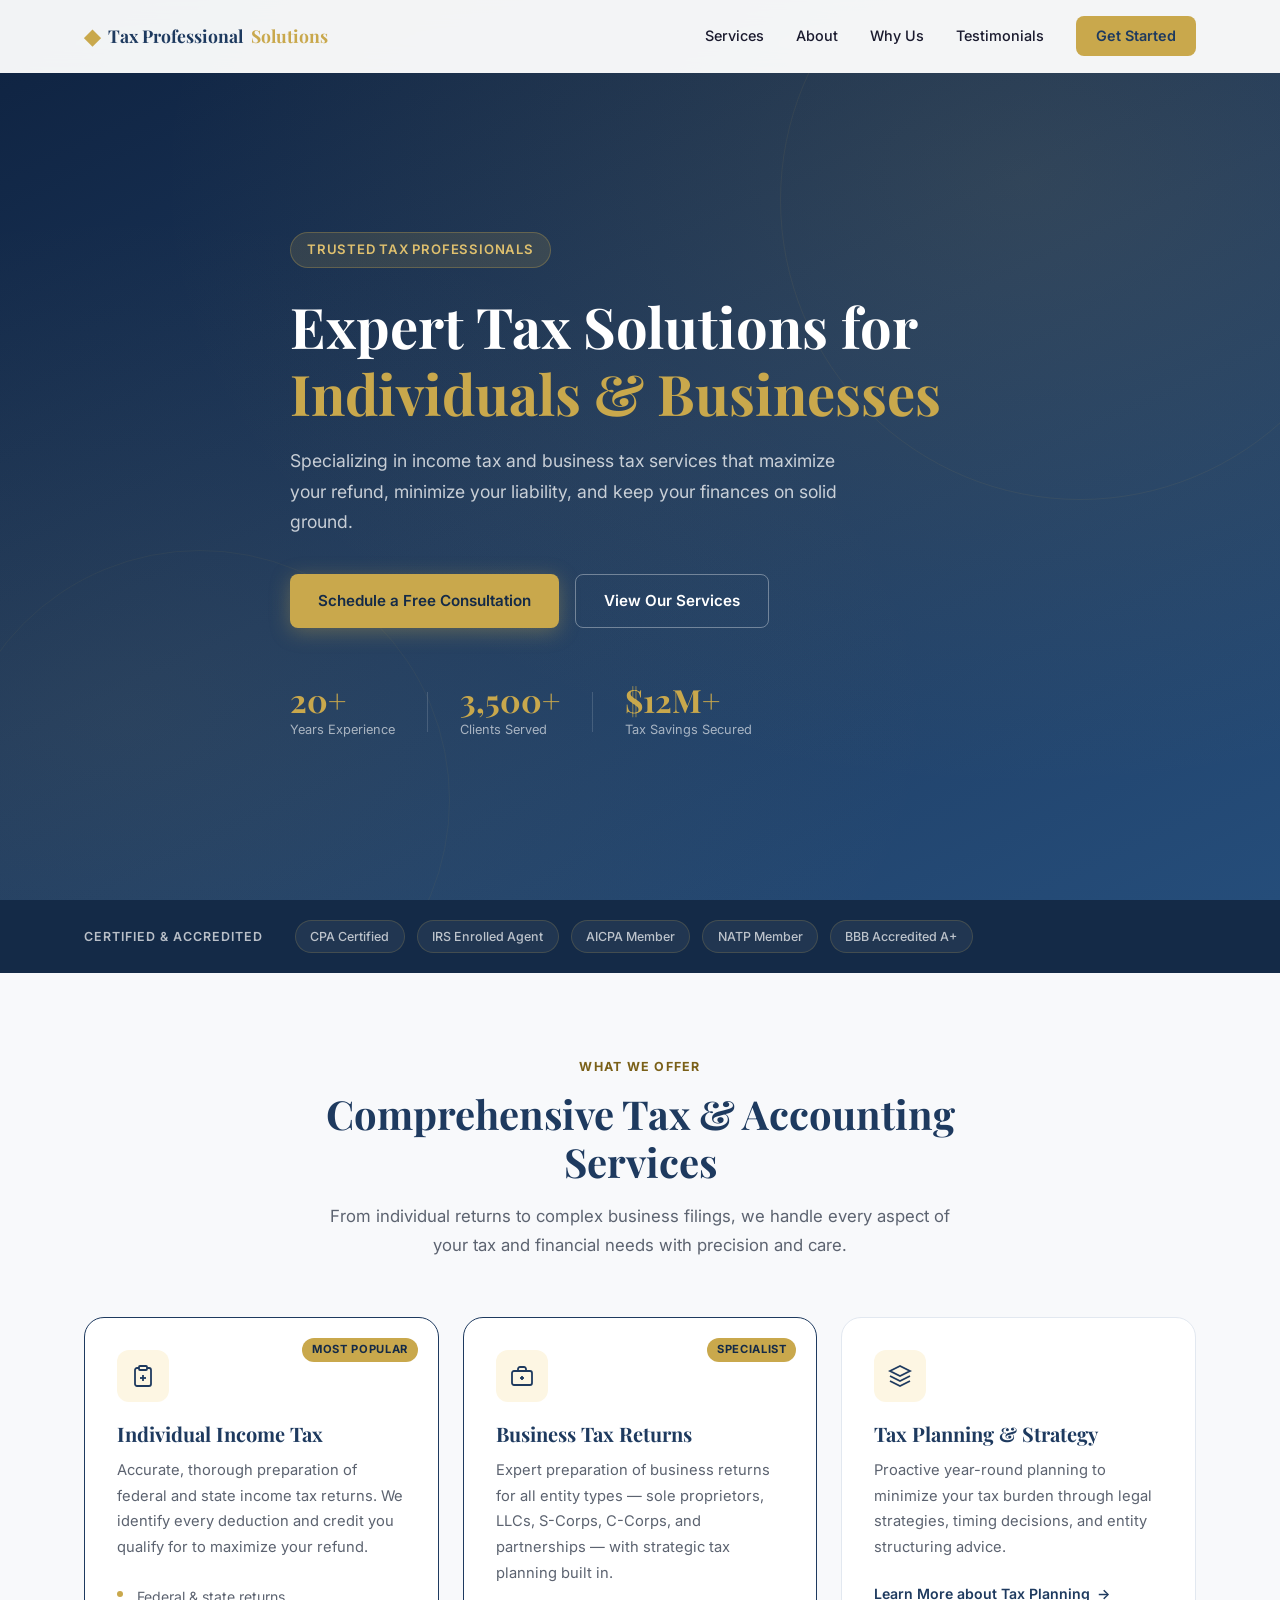
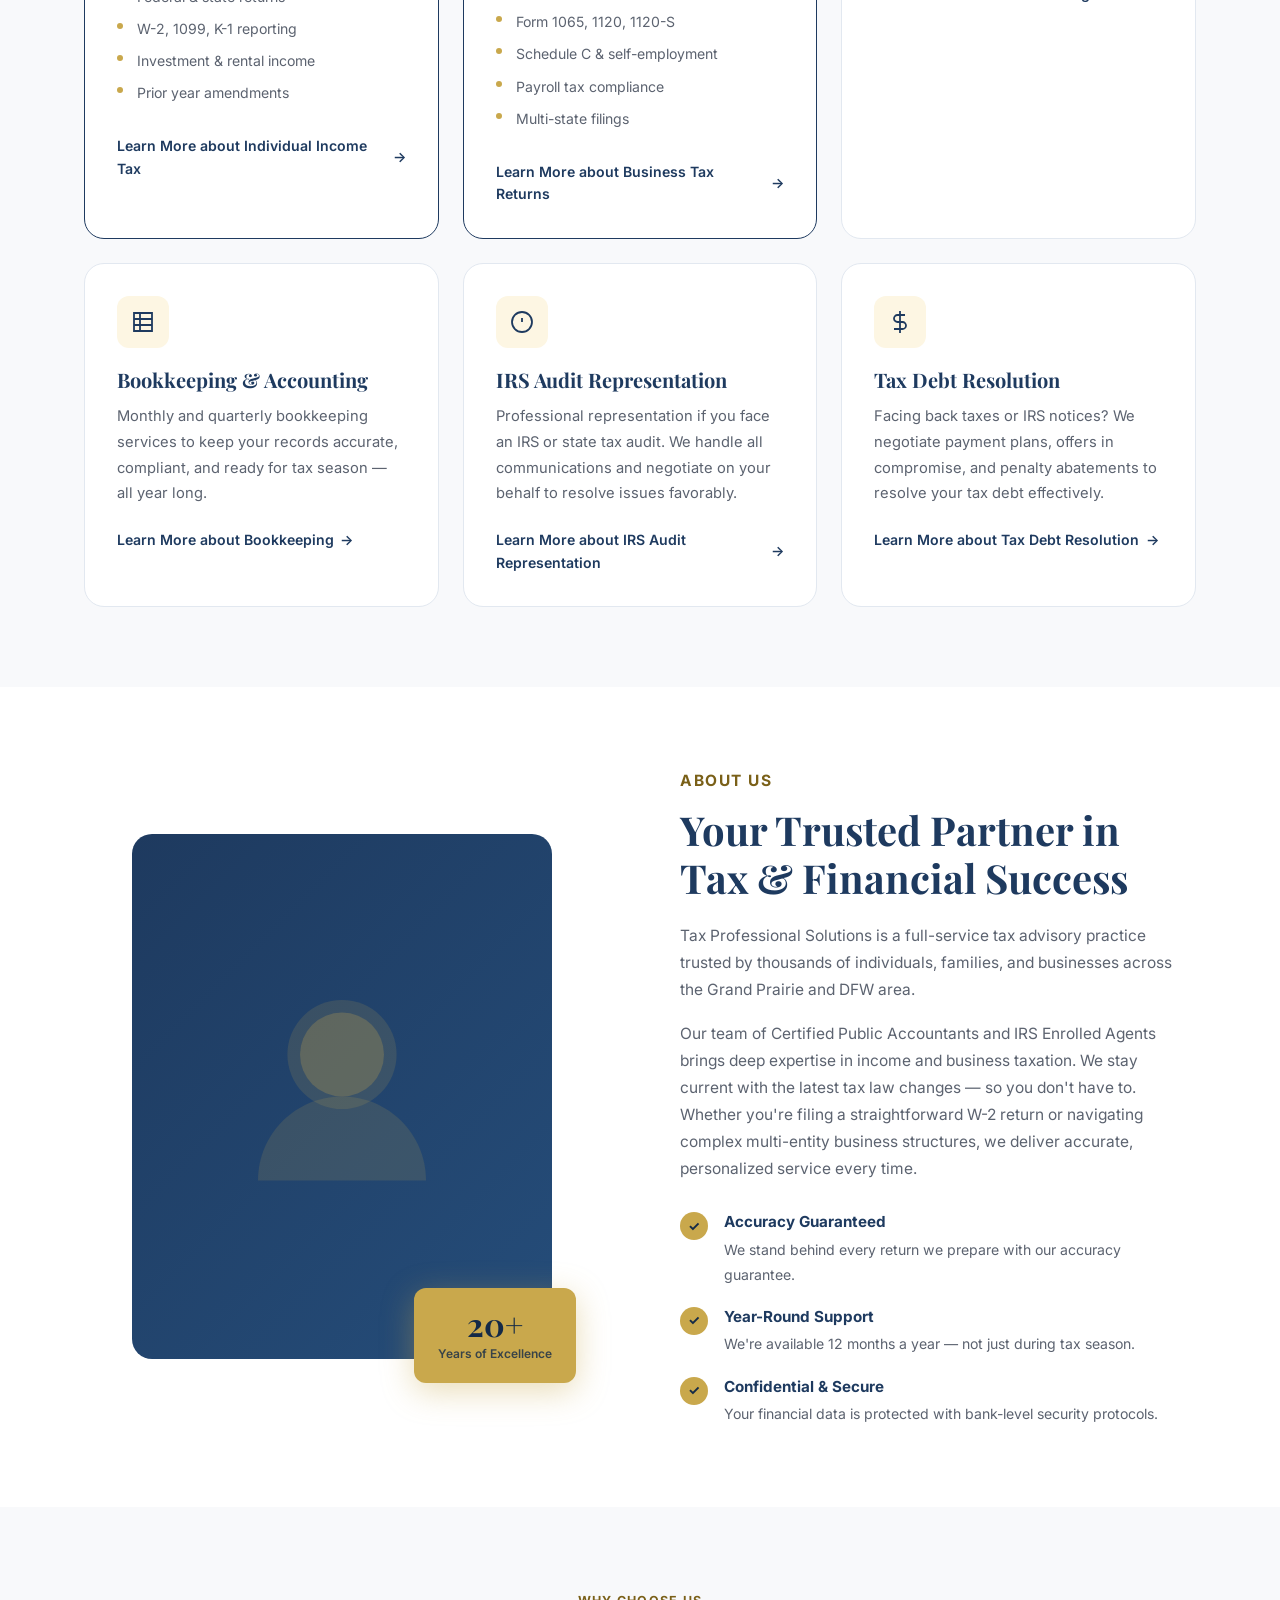
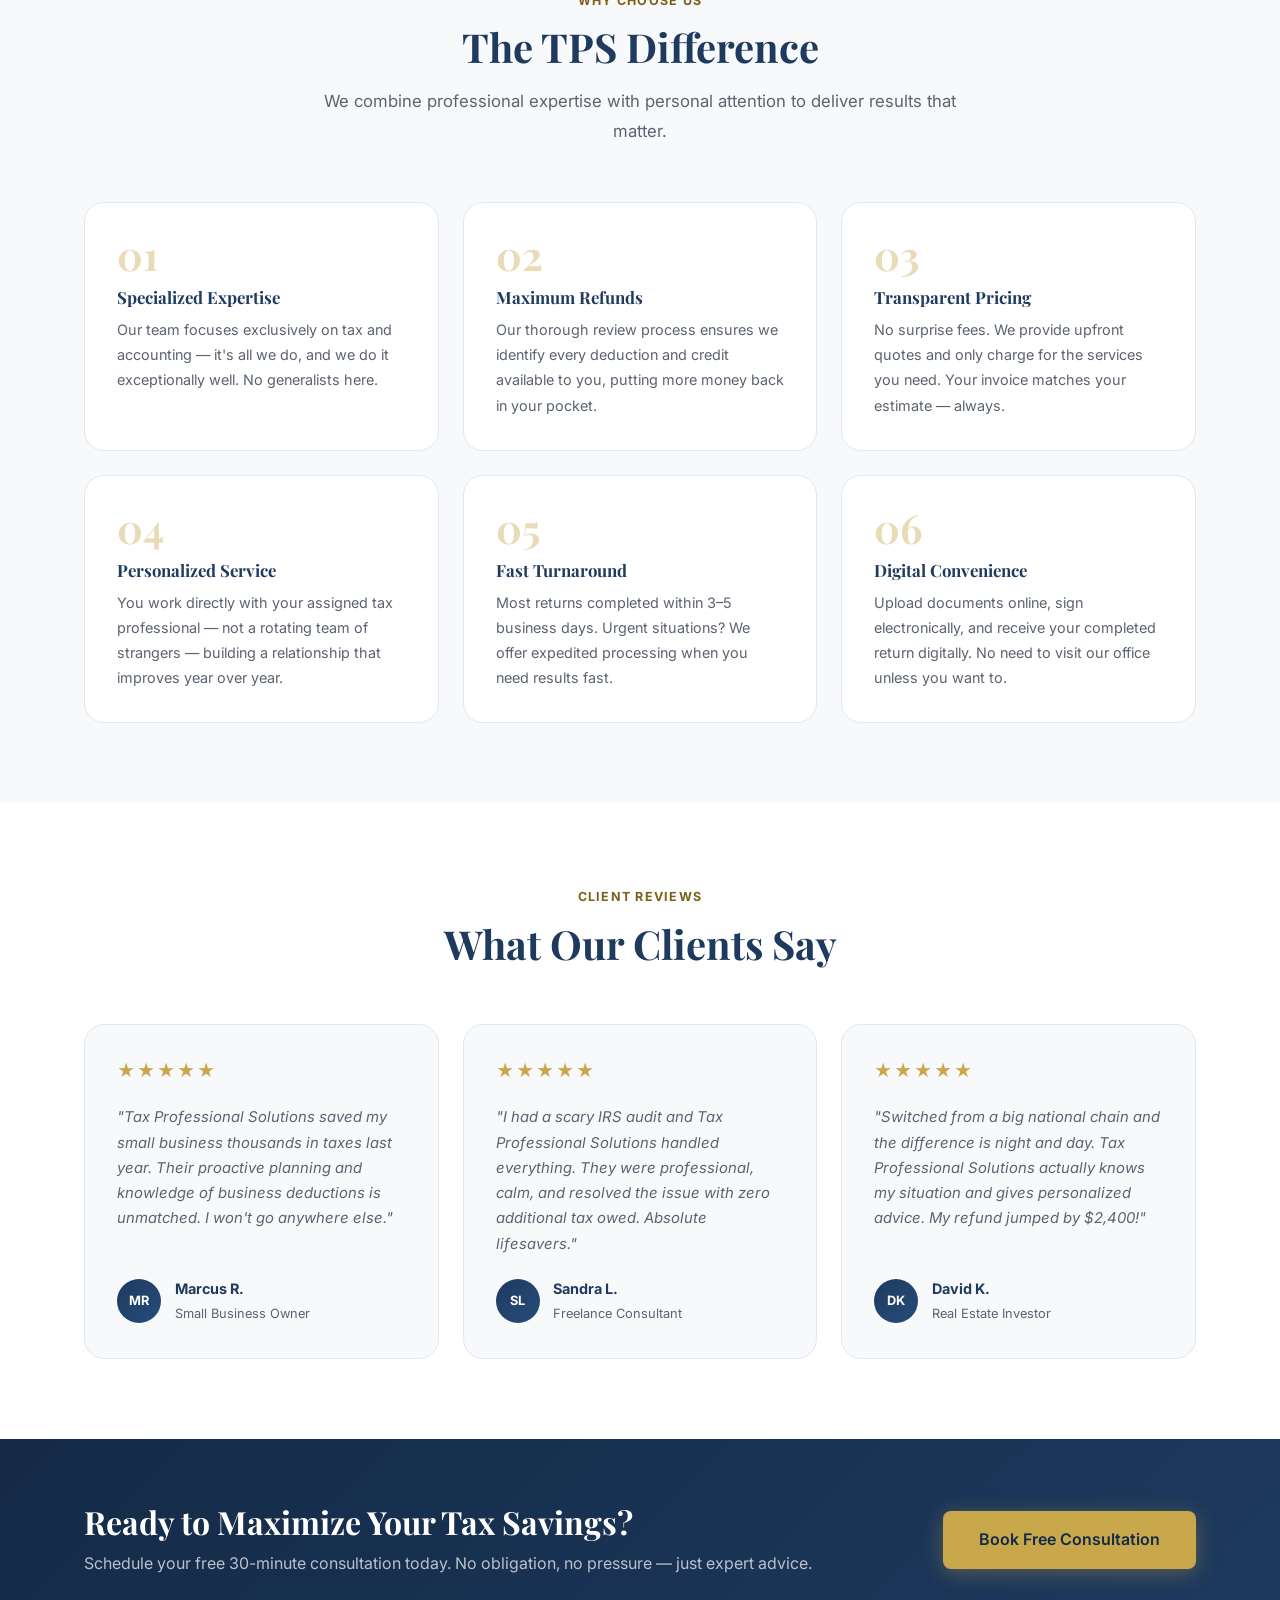
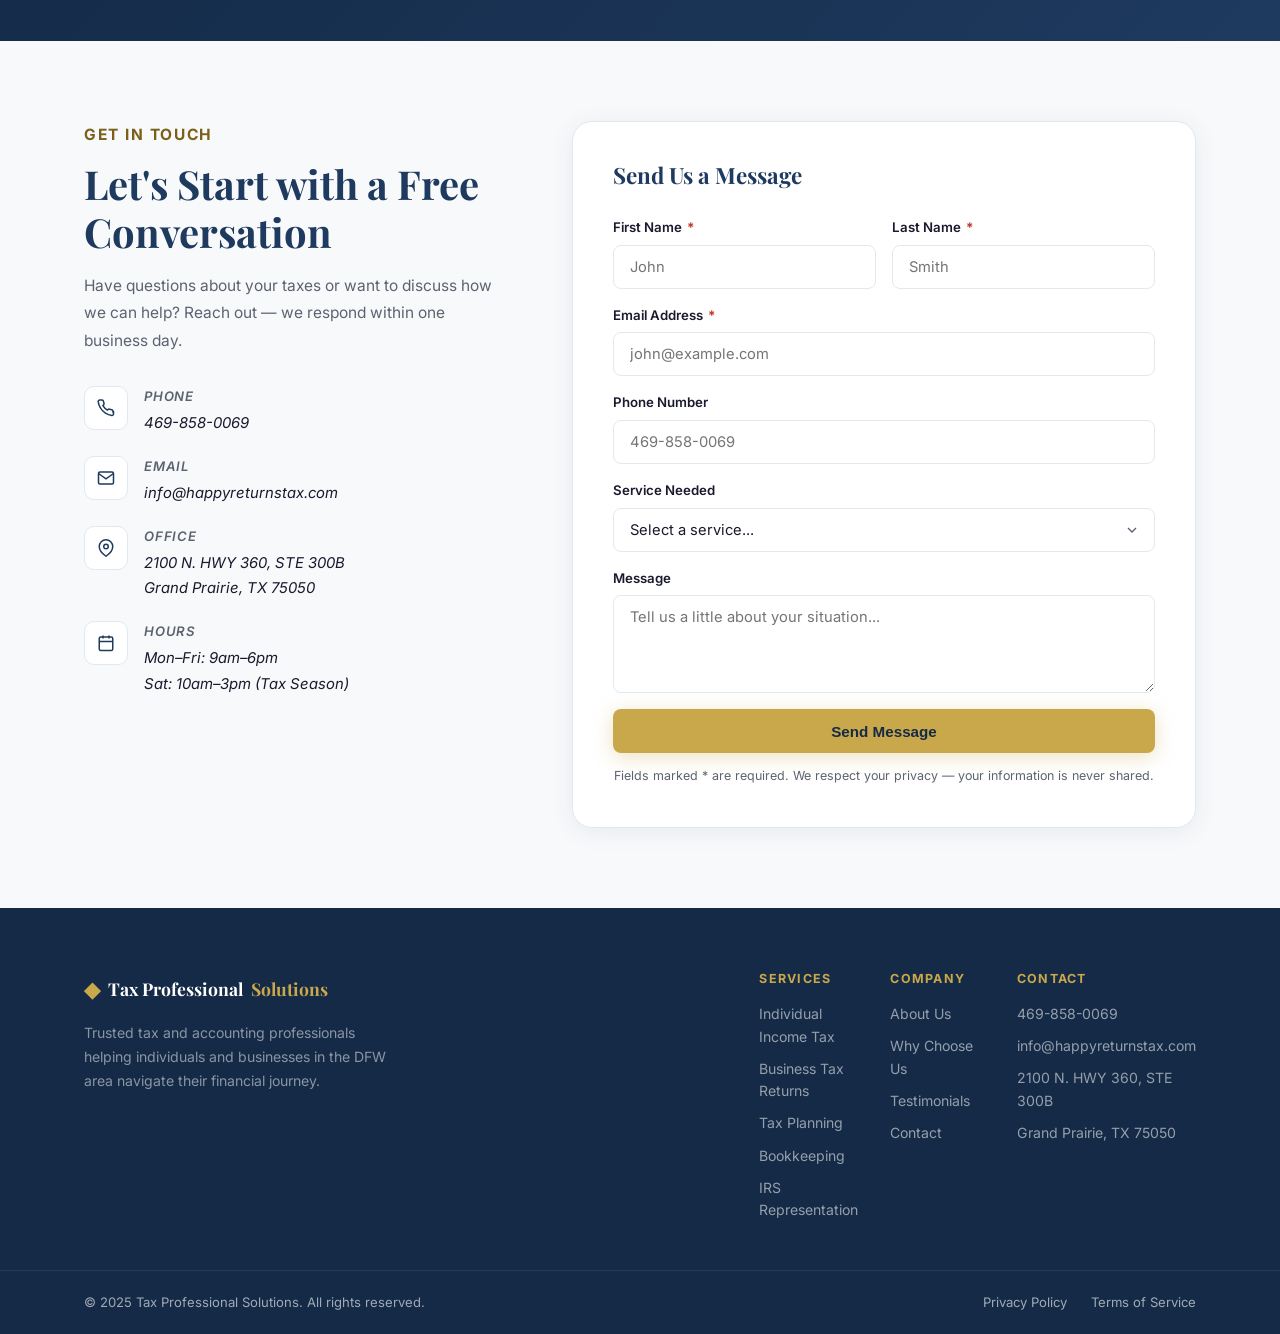
==== commit cad7defd: "Audit and fix accessibility issues (WCAG AA compliance) Contrast fixes: - .section-tag gold #c9a84c " ====
--- a/accounting/index.html
+++ b/accounting/index.html
@@ -3,7 +3,10 @@
 <head>
   <meta charset="UTF-8" />
   <meta name="viewport" content="width=device-width, initial-scale=1.0" />
-  <title>Tax Professional Solutions | Income & Business Tax Specialists</title>
+  <title>Tax Professional Solutions | Income & Business Tax — Grand Prairie, TX</title>
+  <meta name="description" content="Tax Professional Solutions provides expert income tax and business tax services in Grand Prairie, TX. Serving individuals, families, and businesses across the DFW area. Schedule a free consultation today." />
+  <meta name="theme-color" content="#1e3a5f" />
+  <link rel="icon" type="image/svg+xml" href="favicon.svg" />
   <link rel="stylesheet" href="style.css" />
   <link rel="preconnect" href="https://fonts.googleapis.com" />
   <link rel="preconnect" href="https://fonts.gstatic.com" crossorigin />
@@ -11,419 +14,434 @@
 </head>
 <body>
 
+  <!-- Skip navigation -->
+  <a href="#main-content" class="skip-link">Skip to main content</a>
+
   <!-- Navigation -->
   <header class="navbar" id="navbar">
     <div class="container nav-inner">
-      <a href="#home" class="logo">
-        <span class="logo-icon">&#9670;</span>
+      <a href="#home" class="logo" aria-label="Tax Professional Solutions — home">
+        <span class="logo-icon" aria-hidden="true">&#9670;</span>
         Tax Professional <span>Solutions</span>
       </a>
-      <nav class="nav-links" id="nav-links">
+      <nav class="nav-links" id="nav-links" aria-label="Main navigation">
         <a href="#services">Services</a>
         <a href="#about">About</a>
         <a href="#why-us">Why Us</a>
         <a href="#testimonials">Testimonials</a>
         <a href="#contact" class="btn-nav">Get Started</a>
       </nav>
-      <button class="hamburger" id="hamburger" aria-label="Toggle menu">
-        <span></span><span></span><span></span>
+      <button
+        class="hamburger"
+        id="hamburger"
+        aria-label="Open navigation menu"
+        aria-expanded="false"
+        aria-controls="nav-links"
+      >
+        <span aria-hidden="true"></span>
+        <span aria-hidden="true"></span>
+        <span aria-hidden="true"></span>
       </button>
     </div>
   </header>
 
-  <!-- Hero -->
-  <section class="hero" id="home">
-    <div class="hero-bg"></div>
-    <div class="container hero-content">
-      <div class="hero-badge">Trusted Tax Professionals</div>
-      <h1>Expert Tax Solutions for <span class="highlight">Individuals &amp; Businesses</span></h1>
-      <p class="hero-sub">
-        Specializing in income tax and business tax services that maximize your refund,
-        minimize your liability, and keep your finances on solid ground.
-      </p>
-      <div class="hero-actions">
-        <a href="#contact" class="btn btn-primary">Schedule a Free Consultation</a>
-        <a href="#services" class="btn btn-outline">View Our Services</a>
-      </div>
-      <div class="hero-stats">
-        <div class="stat">
-          <span class="stat-num">20+</span>
-          <span class="stat-label">Years Experience</span>
-        </div>
-        <div class="stat-divider"></div>
-        <div class="stat">
-          <span class="stat-num">3,500+</span>
-          <span class="stat-label">Clients Served</span>
-        </div>
-        <div class="stat-divider"></div>
-        <div class="stat">
-          <span class="stat-num">$12M+</span>
-          <span class="stat-label">Tax Savings Secured</span>
-        </div>
-      </div>
-    </div>
-  </section>
-
-  <!-- Trust Bar -->
-  <section class="trust-bar">
-    <div class="container trust-inner">
-      <span class="trust-label">Certified &amp; Accredited</span>
-      <div class="trust-badges">
-        <div class="badge">CPA Certified</div>
-        <div class="badge">IRS Enrolled Agent</div>
-        <div class="badge">AICPA Member</div>
-        <div class="badge">NATP Member</div>
-        <div class="badge">BBB Accredited A+</div>
-      </div>
-    </div>
-  </section>
-
-  <!-- Services -->
-  <section class="services section" id="services">
-    <div class="container">
-      <div class="section-header">
-        <p class="section-tag">What We Offer</p>
-        <h2>Comprehensive Tax &amp; Accounting Services</h2>
-        <p class="section-sub">
-          From individual returns to complex business filings, we handle every aspect
-          of your tax and financial needs with precision and care.
+  <main id="main-content">
+
+    <!-- Hero -->
+    <section class="hero" id="home" aria-labelledby="hero-heading">
+      <div class="hero-bg" aria-hidden="true"></div>
+      <div class="container hero-content">
+        <div class="hero-badge">Trusted Tax Professionals</div>
+        <h1 id="hero-heading">Expert Tax Solutions for <span class="highlight">Individuals &amp; Businesses</span></h1>
+        <p class="hero-sub">
+          Specializing in income tax and business tax services that maximize your refund,
+          minimize your liability, and keep your finances on solid ground.
         </p>
-      </div>
-      <div class="services-grid">
-
-        <div class="service-card featured">
-          <div class="service-icon">
-            <svg viewBox="0 0 24 24" fill="none" stroke="currentColor" stroke-width="1.8"><path d="M16 4h2a2 2 0 0 1 2 2v14a2 2 0 0 1-2 2H6a2 2 0 0 1-2-2V6a2 2 0 0 1 2-2h2"/><rect x="8" y="2" width="8" height="4" rx="1" ry="1"/><line x1="12" y1="11" x2="12" y2="17"/><line x1="9" y1="14" x2="15" y2="14"/></svg>
-          </div>
-          <div class="service-badge">Most Popular</div>
-          <h3>Individual Income Tax</h3>
-          <p>Accurate, thorough preparation of federal and state income tax returns. We identify every deduction and credit you qualify for to maximize your refund.</p>
-          <ul class="service-features">
-            <li>Federal &amp; state returns</li>
-            <li>W-2, 1099, K-1 reporting</li>
-            <li>Investment &amp; rental income</li>
-            <li>Prior year amendments</li>
-          </ul>
-          <a href="#contact" class="service-link">Learn More &rarr;</a>
-        </div>
-
-        <div class="service-card featured">
-          <div class="service-icon">
-            <svg viewBox="0 0 24 24" fill="none" stroke="currentColor" stroke-width="1.8"><rect x="2" y="7" width="20" height="14" rx="2"/><path d="M16 7V5a2 2 0 0 0-2-2h-4a2 2 0 0 0-2 2v2"/><line x1="12" y1="12" x2="12" y2="16"/><line x1="10" y1="14" x2="14" y2="14"/></svg>
-          </div>
-          <div class="service-badge">Specialist</div>
-          <h3>Business Tax Returns</h3>
-          <p>Expert preparation of business returns for all entity types — sole proprietors, LLCs, S-Corps, C-Corps, and partnerships — with strategic tax planning built in.</p>
-          <ul class="service-features">
-            <li>Form 1065, 1120, 1120-S</li>
-            <li>Schedule C &amp; self-employment</li>
-            <li>Payroll tax compliance</li>
-            <li>Multi-state filings</li>
-          </ul>
-          <a href="#contact" class="service-link">Learn More &rarr;</a>
-        </div>
-
-        <div class="service-card">
-          <div class="service-icon">
-            <svg viewBox="0 0 24 24" fill="none" stroke="currentColor" stroke-width="1.8"><path d="M12 2L2 7l10 5 10-5-10-5z"/><path d="M2 17l10 5 10-5"/><path d="M2 12l10 5 10-5"/></svg>
-          </div>
-          <h3>Tax Planning &amp; Strategy</h3>
-          <p>Proactive year-round planning to minimize your tax burden through legal strategies, timing decisions, and entity structuring advice.</p>
-          <a href="#contact" class="service-link">Learn More &rarr;</a>
-        </div>
-
-        <div class="service-card">
-          <div class="service-icon">
-            <svg viewBox="0 0 24 24" fill="none" stroke="currentColor" stroke-width="1.8"><path d="M3 3h18v18H3z"/><path d="M3 9h18M3 15h18M9 3v18"/></svg>
-          </div>
-          <h3>Bookkeeping &amp; Accounting</h3>
-          <p>Monthly and quarterly bookkeeping services to keep your records accurate, compliant, and ready for tax season — all year long.</p>
-          <a href="#contact" class="service-link">Learn More &rarr;</a>
-        </div>
-
-        <div class="service-card">
-          <div class="service-icon">
-            <svg viewBox="0 0 24 24" fill="none" stroke="currentColor" stroke-width="1.8"><circle cx="12" cy="12" r="10"/><line x1="12" y1="8" x2="12" y2="12"/><line x1="12" y1="16" x2="12.01" y2="16"/></svg>
-          </div>
-          <h3>IRS Audit Representation</h3>
-          <p>Professional representation if you face an IRS or state tax audit. We handle all communications and negotiate on your behalf to resolve issues favorably.</p>
-          <a href="#contact" class="service-link">Learn More &rarr;</a>
-        </div>
-
-        <div class="service-card">
-          <div class="service-icon">
-            <svg viewBox="0 0 24 24" fill="none" stroke="currentColor" stroke-width="1.8"><line x1="12" y1="1" x2="12" y2="23"/><path d="M17 5H9.5a3.5 3.5 0 1 0 0 7h5a3.5 3.5 0 1 1 0 7H6"/></svg>
-          </div>
-          <h3>Tax Debt Resolution</h3>
-          <p>Facing back taxes or IRS notices? We negotiate payment plans, offers in compromise, and penalty abatements to resolve your tax debt effectively.</p>
-          <a href="#contact" class="service-link">Learn More &rarr;</a>
-        </div>
-
-      </div>
-    </div>
-  </section>
-
-  <!-- About -->
-  <section class="about section" id="about">
-    <div class="container about-inner">
-      <div class="about-visual">
-        <div class="about-img-wrap">
-          <div class="about-img-placeholder">
-            <svg viewBox="0 0 120 120" fill="none"><circle cx="60" cy="40" r="26" fill="#c9a84c" opacity="0.15"/><circle cx="60" cy="40" r="20" fill="#c9a84c" opacity="0.25"/><path d="M20 100c0-22.1 17.9-40 40-40s40 17.9 40 40" fill="#c9a84c" opacity="0.15"/></svg>
-          </div>
-          <div class="about-card-float">
-            <span class="float-num">20+</span>
-            <span class="float-label">Years of Excellence</span>
-          </div>
-        </div>
-      </div>
-      <div class="about-text">
-        <p class="section-tag">About Us</p>
-        <h2>Your Trusted Partner in Tax &amp; Financial Success</h2>
-        <p>
-          Tax Professional Solutions is a full-service tax advisory practice trusted by thousands
-          of individuals, families, and businesses across the Grand Prairie and DFW area.
-        </p>
-        <p>
-          Our team of Certified Public Accountants and IRS Enrolled Agents brings deep expertise
-          in income and business taxation. We stay current with the latest tax law changes — so you
-          don't have to. Whether you're filing a straightforward W-2 return or navigating complex
-          multi-entity business structures, we deliver accurate, personalized service every time.
-        </p>
-        <div class="about-values">
-          <div class="value-item">
-            <div class="value-icon">&#10003;</div>
-            <div>
-              <strong>Accuracy Guaranteed</strong>
-              <p>We stand behind every return we prepare with our accuracy guarantee.</p>
-            </div>
-          </div>
-          <div class="value-item">
-            <div class="value-icon">&#10003;</div>
-            <div>
-              <strong>Year-Round Support</strong>
-              <p>We're available 12 months a year — not just during tax season.</p>
-            </div>
-          </div>
-          <div class="value-item">
-            <div class="value-icon">&#10003;</div>
-            <div>
-              <strong>Confidential &amp; Secure</strong>
-              <p>Your financial data is protected with bank-level security protocols.</p>
-            </div>
-          </div>
-        </div>
-      </div>
-    </div>
-  </section>
-
-  <!-- Why Us -->
-  <section class="why-us section" id="why-us">
-    <div class="container">
-      <div class="section-header">
-        <p class="section-tag">Why Choose Us</p>
-        <h2>The TPS Difference</h2>
-        <p class="section-sub">We combine professional expertise with personal attention to deliver results that matter.</p>
-      </div>
-      <div class="why-grid">
-        <div class="why-card">
-          <div class="why-num">01</div>
-          <h3>Specialized Expertise</h3>
-          <p>Our team focuses exclusively on tax and accounting — it's all we do, and we do it exceptionally well. No generalists here.</p>
-        </div>
-        <div class="why-card">
-          <div class="why-num">02</div>
-          <h3>Maximum Refunds</h3>
-          <p>Our thorough review process ensures we identify every deduction and credit available to you, putting more money back in your pocket.</p>
-        </div>
-        <div class="why-card">
-          <div class="why-num">03</div>
-          <h3>Transparent Pricing</h3>
-          <p>No surprise fees. We provide upfront quotes and only charge for the services you need. Your invoice matches your estimate — always.</p>
-        </div>
-        <div class="why-card">
-          <div class="why-num">04</div>
-          <h3>Personalized Service</h3>
-          <p>You work directly with your assigned tax professional — not a rotating team of strangers — building a relationship that improves year over year.</p>
-        </div>
-        <div class="why-card">
-          <div class="why-num">05</div>
-          <h3>Fast Turnaround</h3>
-          <p>Most returns completed within 3–5 business days. Urgent situations? We offer expedited processing when you need results fast.</p>
-        </div>
-        <div class="why-card">
-          <div class="why-num">06</div>
-          <h3>Digital Convenience</h3>
-          <p>Upload documents online, sign electronically, and receive your completed return digitally. No need to visit our office unless you want to.</p>
-        </div>
-      </div>
-    </div>
-  </section>
-
-  <!-- Testimonials -->
-  <section class="testimonials section" id="testimonials">
-    <div class="container">
-      <div class="section-header">
-        <p class="section-tag">Client Reviews</p>
-        <h2>What Our Clients Say</h2>
-      </div>
-      <div class="testimonials-grid">
-        <div class="testimonial-card">
-          <div class="stars">&#9733;&#9733;&#9733;&#9733;&#9733;</div>
-          <p>"Tax Professional Solutions saved my small business thousands in taxes last year. Their proactive planning and knowledge of business deductions is unmatched. I won't go anywhere else."</p>
-          <div class="testimonial-author">
-            <div class="author-avatar">MR</div>
-            <div>
-              <strong>Marcus R.</strong>
-              <span>Small Business Owner</span>
-            </div>
-          </div>
-        </div>
-        <div class="testimonial-card">
-          <div class="stars">&#9733;&#9733;&#9733;&#9733;&#9733;</div>
-          <p>"I had a scary IRS audit and Tax Professional Solutions handled everything. They were professional, calm, and resolved the issue with zero additional tax owed. Absolute lifesavers."</p>
-          <div class="testimonial-author">
-            <div class="author-avatar">SL</div>
-            <div>
-              <strong>Sandra L.</strong>
-              <span>Freelance Consultant</span>
-            </div>
-          </div>
-        </div>
-        <div class="testimonial-card">
-          <div class="stars">&#9733;&#9733;&#9733;&#9733;&#9733;</div>
-          <p>"Switched from a big national chain and the difference is night and day. Tax Professional Solutions actually knows my situation and gives personalized advice. My refund jumped by $2,400!"</p>
-          <div class="testimonial-author">
-            <div class="author-avatar">DK</div>
-            <div>
-              <strong>David K.</strong>
-              <span>Real Estate Investor</span>
-            </div>
-          </div>
-        </div>
-      </div>
-    </div>
-  </section>
-
-  <!-- CTA Banner -->
-  <section class="cta-banner">
-    <div class="container cta-inner">
-      <div class="cta-text">
-        <h2>Ready to Maximize Your Tax Savings?</h2>
-        <p>Schedule your free 30-minute consultation today. No obligation, no pressure — just expert advice.</p>
-      </div>
-      <a href="#contact" class="btn btn-primary btn-lg">Book Free Consultation</a>
-    </div>
-  </section>
-
-  <!-- Contact -->
-  <section class="contact section" id="contact">
-    <div class="container contact-inner">
-      <div class="contact-info">
-        <p class="section-tag">Get In Touch</p>
-        <h2>Let's Start with a Free Conversation</h2>
-        <p>Have questions about your taxes or want to discuss how we can help? Reach out — we respond within one business day.</p>
-        <div class="contact-details">
-          <div class="contact-item">
-            <div class="contact-icon">
-              <svg viewBox="0 0 24 24" fill="none" stroke="currentColor" stroke-width="2"><path d="M22 16.92v3a2 2 0 0 1-2.18 2 19.79 19.79 0 0 1-8.63-3.07A19.5 19.5 0 0 1 4.69 12 19.79 19.79 0 0 1 1.61 3.41 2 2 0 0 1 3.6 1.22h3a2 2 0 0 1 2 1.72c.127.96.361 1.903.7 2.81a2 2 0 0 1-.45 2.11L7.91 8.78a16 16 0 0 0 6 6l.72-.72a2 2 0 0 1 2.11-.45c.907.339 1.85.573 2.81.7A2 2 0 0 1 21.22 16.92z"/></svg>
-            </div>
-            <div>
-              <strong>Phone</strong>
-              <a href="tel:4698580069" class="contact-link">469-858-0069</a>
-            </div>
-          </div>
-          <div class="contact-item">
-            <div class="contact-icon">
-              <svg viewBox="0 0 24 24" fill="none" stroke="currentColor" stroke-width="2"><path d="M4 4h16c1.1 0 2 .9 2 2v12c0 1.1-.9 2-2 2H4c-1.1 0-2-.9-2-2V6c0-1.1.9-2 2-2z"/><polyline points="22,6 12,13 2,6"/></svg>
-            </div>
-            <div>
-              <strong>Email</strong>
-              <a href="mailto:info@happyreturnstax.com" class="contact-link">info@happyreturnstax.com</a>
-            </div>
-          </div>
-          <div class="contact-item">
-            <div class="contact-icon">
-              <svg viewBox="0 0 24 24" fill="none" stroke="currentColor" stroke-width="2"><path d="M21 10c0 7-9 13-9 13s-9-6-9-13a9 9 0 0 1 18 0z"/><circle cx="12" cy="10" r="3"/></svg>
-            </div>
-            <div>
-              <strong>Office</strong>
-              <span>2100 N. HWY 360, STE 300B<br />Grand Prairie, TX 75050</span>
-            </div>
-          </div>
-          <div class="contact-item">
-            <div class="contact-icon">
-              <svg viewBox="0 0 24 24" fill="none" stroke="currentColor" stroke-width="2"><rect x="3" y="4" width="18" height="18" rx="2" ry="2"/><line x1="16" y1="2" x2="16" y2="6"/><line x1="8" y1="2" x2="8" y2="6"/><line x1="3" y1="10" x2="21" y2="10"/></svg>
-            </div>
-            <div>
-              <strong>Hours</strong>
-              <span>Mon–Fri: 9am–6pm<br />Sat: 10am–3pm (Tax Season)</span>
-            </div>
-          </div>
-        </div>
-      </div>
-      <div class="contact-form-wrap">
-        <form class="contact-form" onsubmit="handleSubmit(event)">
-          <h3>Send Us a Message</h3>
-          <div class="form-row">
+        <div class="hero-actions">
+          <a href="#contact" class="btn btn-primary">Schedule a Free Consultation</a>
+          <a href="#services" class="btn btn-outline">View Our Services</a>
+        </div>
+        <div class="hero-stats" aria-label="Company highlights">
+          <div class="stat">
+            <span class="stat-num" aria-label="Over 20">20+</span>
+            <span class="stat-label">Years Experience</span>
+          </div>
+          <div class="stat-divider" aria-hidden="true"></div>
+          <div class="stat">
+            <span class="stat-num" aria-label="Over 3,500">3,500+</span>
+            <span class="stat-label">Clients Served</span>
+          </div>
+          <div class="stat-divider" aria-hidden="true"></div>
+          <div class="stat">
+            <span class="stat-num" aria-label="Over $12 million">$12M+</span>
+            <span class="stat-label">Tax Savings Secured</span>
+          </div>
+        </div>
+      </div>
+    </section>
+
+    <!-- Trust Bar -->
+    <section class="trust-bar" aria-label="Certifications and accreditations">
+      <div class="container trust-inner">
+        <span class="trust-label">Certified &amp; Accredited</span>
+        <div class="trust-badges" role="list">
+          <div class="badge" role="listitem">CPA Certified</div>
+          <div class="badge" role="listitem">IRS Enrolled Agent</div>
+          <div class="badge" role="listitem">AICPA Member</div>
+          <div class="badge" role="listitem">NATP Member</div>
+          <div class="badge" role="listitem">BBB Accredited A+</div>
+        </div>
+      </div>
+    </section>
+
+    <!-- Services -->
+    <section class="services section" id="services" aria-labelledby="services-heading">
+      <div class="container">
+        <div class="section-header">
+          <p class="section-tag" aria-hidden="true">What We Offer</p>
+          <h2 id="services-heading">Comprehensive Tax &amp; Accounting Services</h2>
+          <p class="section-sub">
+            From individual returns to complex business filings, we handle every aspect
+            of your tax and financial needs with precision and care.
+          </p>
+        </div>
+        <div class="services-grid">
+
+          <article class="service-card featured">
+            <div class="service-icon" aria-hidden="true">
+              <svg viewBox="0 0 24 24" fill="none" stroke="currentColor" stroke-width="1.8" focusable="false" aria-hidden="true"><path d="M16 4h2a2 2 0 0 1 2 2v14a2 2 0 0 1-2 2H6a2 2 0 0 1-2-2V6a2 2 0 0 1 2-2h2"/><rect x="8" y="2" width="8" height="4" rx="1" ry="1"/><line x1="12" y1="11" x2="12" y2="17"/><line x1="9" y1="14" x2="15" y2="14"/></svg>
+            </div>
+            <div class="service-badge" aria-label="Most Popular service">Most Popular</div>
+            <h3>Individual Income Tax</h3>
+            <p>Accurate, thorough preparation of federal and state income tax returns. We identify every deduction and credit you qualify for to maximize your refund.</p>
+            <ul class="service-features">
+              <li>Federal &amp; state returns</li>
+              <li>W-2, 1099, K-1 reporting</li>
+              <li>Investment &amp; rental income</li>
+              <li>Prior year amendments</li>
+            </ul>
+            <a href="#contact" class="service-link">Learn More about Individual Income Tax <span aria-hidden="true">&rarr;</span></a>
+          </article>
+
+          <article class="service-card featured">
+            <div class="service-icon" aria-hidden="true">
+              <svg viewBox="0 0 24 24" fill="none" stroke="currentColor" stroke-width="1.8" focusable="false" aria-hidden="true"><rect x="2" y="7" width="20" height="14" rx="2"/><path d="M16 7V5a2 2 0 0 0-2-2h-4a2 2 0 0 0-2 2v2"/><line x1="12" y1="12" x2="12" y2="16"/><line x1="10" y1="14" x2="14" y2="14"/></svg>
+            </div>
+            <div class="service-badge" aria-label="Specialist service">Specialist</div>
+            <h3>Business Tax Returns</h3>
+            <p>Expert preparation of business returns for all entity types — sole proprietors, LLCs, S-Corps, C-Corps, and partnerships — with strategic tax planning built in.</p>
+            <ul class="service-features">
+              <li>Form 1065, 1120, 1120-S</li>
+              <li>Schedule C &amp; self-employment</li>
+              <li>Payroll tax compliance</li>
+              <li>Multi-state filings</li>
+            </ul>
+            <a href="#contact" class="service-link">Learn More about Business Tax Returns <span aria-hidden="true">&rarr;</span></a>
+          </article>
+
+          <article class="service-card">
+            <div class="service-icon" aria-hidden="true">
+              <svg viewBox="0 0 24 24" fill="none" stroke="currentColor" stroke-width="1.8" focusable="false" aria-hidden="true"><path d="M12 2L2 7l10 5 10-5-10-5z"/><path d="M2 17l10 5 10-5"/><path d="M2 12l10 5 10-5"/></svg>
+            </div>
+            <h3>Tax Planning &amp; Strategy</h3>
+            <p>Proactive year-round planning to minimize your tax burden through legal strategies, timing decisions, and entity structuring advice.</p>
+            <a href="#contact" class="service-link">Learn More about Tax Planning <span aria-hidden="true">&rarr;</span></a>
+          </article>
+
+          <article class="service-card">
+            <div class="service-icon" aria-hidden="true">
+              <svg viewBox="0 0 24 24" fill="none" stroke="currentColor" stroke-width="1.8" focusable="false" aria-hidden="true"><path d="M3 3h18v18H3z"/><path d="M3 9h18M3 15h18M9 3v18"/></svg>
+            </div>
+            <h3>Bookkeeping &amp; Accounting</h3>
+            <p>Monthly and quarterly bookkeeping services to keep your records accurate, compliant, and ready for tax season — all year long.</p>
+            <a href="#contact" class="service-link">Learn More about Bookkeeping <span aria-hidden="true">&rarr;</span></a>
+          </article>
+
+          <article class="service-card">
+            <div class="service-icon" aria-hidden="true">
+              <svg viewBox="0 0 24 24" fill="none" stroke="currentColor" stroke-width="1.8" focusable="false" aria-hidden="true"><circle cx="12" cy="12" r="10"/><line x1="12" y1="8" x2="12" y2="12"/><line x1="12" y1="16" x2="12.01" y2="16"/></svg>
+            </div>
+            <h3>IRS Audit Representation</h3>
+            <p>Professional representation if you face an IRS or state tax audit. We handle all communications and negotiate on your behalf to resolve issues favorably.</p>
+            <a href="#contact" class="service-link">Learn More about IRS Audit Representation <span aria-hidden="true">&rarr;</span></a>
+          </article>
+
+          <article class="service-card">
+            <div class="service-icon" aria-hidden="true">
+              <svg viewBox="0 0 24 24" fill="none" stroke="currentColor" stroke-width="1.8" focusable="false" aria-hidden="true"><line x1="12" y1="1" x2="12" y2="23"/><path d="M17 5H9.5a3.5 3.5 0 1 0 0 7h5a3.5 3.5 0 1 1 0 7H6"/></svg>
+            </div>
+            <h3>Tax Debt Resolution</h3>
+            <p>Facing back taxes or IRS notices? We negotiate payment plans, offers in compromise, and penalty abatements to resolve your tax debt effectively.</p>
+            <a href="#contact" class="service-link">Learn More about Tax Debt Resolution <span aria-hidden="true">&rarr;</span></a>
+          </article>
+
+        </div>
+      </div>
+    </section>
+
+    <!-- About -->
+    <section class="about section" id="about" aria-labelledby="about-heading">
+      <div class="container about-inner">
+        <div class="about-visual">
+          <div class="about-img-wrap">
+            <div class="about-img-placeholder" role="img" aria-label="Illustration representing the Tax Professional Solutions team">
+              <svg viewBox="0 0 120 120" fill="none" aria-hidden="true" focusable="false"><circle cx="60" cy="40" r="26" fill="#c9a84c" opacity="0.15"/><circle cx="60" cy="40" r="20" fill="#c9a84c" opacity="0.25"/><path d="M20 100c0-22.1 17.9-40 40-40s40 17.9 40 40" fill="#c9a84c" opacity="0.15"/></svg>
+            </div>
+            <div class="about-card-float" aria-hidden="true">
+              <span class="float-num">20+</span>
+              <span class="float-label">Years of Excellence</span>
+            </div>
+          </div>
+        </div>
+        <div class="about-text">
+          <p class="section-tag" aria-hidden="true">About Us</p>
+          <h2 id="about-heading">Your Trusted Partner in Tax &amp; Financial Success</h2>
+          <p>
+            Tax Professional Solutions is a full-service tax advisory practice trusted by thousands
+            of individuals, families, and businesses across the Grand Prairie and DFW area.
+          </p>
+          <p>
+            Our team of Certified Public Accountants and IRS Enrolled Agents brings deep expertise
+            in income and business taxation. We stay current with the latest tax law changes — so you
+            don't have to. Whether you're filing a straightforward W-2 return or navigating complex
+            multi-entity business structures, we deliver accurate, personalized service every time.
+          </p>
+          <div class="about-values">
+            <div class="value-item">
+              <div class="value-icon" aria-hidden="true">&#10003;</div>
+              <div>
+                <strong>Accuracy Guaranteed</strong>
+                <p>We stand behind every return we prepare with our accuracy guarantee.</p>
+              </div>
+            </div>
+            <div class="value-item">
+              <div class="value-icon" aria-hidden="true">&#10003;</div>
+              <div>
+                <strong>Year-Round Support</strong>
+                <p>We're available 12 months a year — not just during tax season.</p>
+              </div>
+            </div>
+            <div class="value-item">
+              <div class="value-icon" aria-hidden="true">&#10003;</div>
+              <div>
+                <strong>Confidential &amp; Secure</strong>
+                <p>Your financial data is protected with bank-level security protocols.</p>
+              </div>
+            </div>
+          </div>
+        </div>
+      </div>
+    </section>
+
+    <!-- Why Us -->
+    <section class="why-us section" id="why-us" aria-labelledby="why-heading">
+      <div class="container">
+        <div class="section-header">
+          <p class="section-tag" aria-hidden="true">Why Choose Us</p>
+          <h2 id="why-heading">The TPS Difference</h2>
+          <p class="section-sub">We combine professional expertise with personal attention to deliver results that matter.</p>
+        </div>
+        <div class="why-grid">
+          <div class="why-card">
+            <div class="why-num" aria-hidden="true">01</div>
+            <h3>Specialized Expertise</h3>
+            <p>Our team focuses exclusively on tax and accounting — it's all we do, and we do it exceptionally well. No generalists here.</p>
+          </div>
+          <div class="why-card">
+            <div class="why-num" aria-hidden="true">02</div>
+            <h3>Maximum Refunds</h3>
+            <p>Our thorough review process ensures we identify every deduction and credit available to you, putting more money back in your pocket.</p>
+          </div>
+          <div class="why-card">
+            <div class="why-num" aria-hidden="true">03</div>
+            <h3>Transparent Pricing</h3>
+            <p>No surprise fees. We provide upfront quotes and only charge for the services you need. Your invoice matches your estimate — always.</p>
+          </div>
+          <div class="why-card">
+            <div class="why-num" aria-hidden="true">04</div>
+            <h3>Personalized Service</h3>
+            <p>You work directly with your assigned tax professional — not a rotating team of strangers — building a relationship that improves year over year.</p>
+          </div>
+          <div class="why-card">
+            <div class="why-num" aria-hidden="true">05</div>
+            <h3>Fast Turnaround</h3>
+            <p>Most returns completed within 3–5 business days. Urgent situations? We offer expedited processing when you need results fast.</p>
+          </div>
+          <div class="why-card">
+            <div class="why-num" aria-hidden="true">06</div>
+            <h3>Digital Convenience</h3>
+            <p>Upload documents online, sign electronically, and receive your completed return digitally. No need to visit our office unless you want to.</p>
+          </div>
+        </div>
+      </div>
+    </section>
+
+    <!-- Testimonials -->
+    <section class="testimonials section" id="testimonials" aria-labelledby="testimonials-heading">
+      <div class="container">
+        <div class="section-header">
+          <p class="section-tag" aria-hidden="true">Client Reviews</p>
+          <h2 id="testimonials-heading">What Our Clients Say</h2>
+        </div>
+        <div class="testimonials-grid">
+          <article class="testimonial-card">
+            <div class="stars" role="img" aria-label="5 out of 5 stars"><span aria-hidden="true">&#9733;&#9733;&#9733;&#9733;&#9733;</span></div>
+            <p>"Tax Professional Solutions saved my small business thousands in taxes last year. Their proactive planning and knowledge of business deductions is unmatched. I won't go anywhere else."</p>
+            <div class="testimonial-author">
+              <div class="author-avatar" aria-hidden="true">MR</div>
+              <div>
+                <strong>Marcus R.</strong>
+                <span>Small Business Owner</span>
+              </div>
+            </div>
+          </article>
+          <article class="testimonial-card">
+            <div class="stars" role="img" aria-label="5 out of 5 stars"><span aria-hidden="true">&#9733;&#9733;&#9733;&#9733;&#9733;</span></div>
+            <p>"I had a scary IRS audit and Tax Professional Solutions handled everything. They were professional, calm, and resolved the issue with zero additional tax owed. Absolute lifesavers."</p>
+            <div class="testimonial-author">
+              <div class="author-avatar" aria-hidden="true">SL</div>
+              <div>
+                <strong>Sandra L.</strong>
+                <span>Freelance Consultant</span>
+              </div>
+            </div>
+          </article>
+          <article class="testimonial-card">
+            <div class="stars" role="img" aria-label="5 out of 5 stars"><span aria-hidden="true">&#9733;&#9733;&#9733;&#9733;&#9733;</span></div>
+            <p>"Switched from a big national chain and the difference is night and day. Tax Professional Solutions actually knows my situation and gives personalized advice. My refund jumped by $2,400!"</p>
+            <div class="testimonial-author">
+              <div class="author-avatar" aria-hidden="true">DK</div>
+              <div>
+                <strong>David K.</strong>
+                <span>Real Estate Investor</span>
+              </div>
+            </div>
+          </article>
+        </div>
+      </div>
+    </section>
+
+    <!-- CTA Banner -->
+    <section class="cta-banner" aria-labelledby="cta-heading">
+      <div class="container cta-inner">
+        <div class="cta-text">
+          <h2 id="cta-heading">Ready to Maximize Your Tax Savings?</h2>
+          <p>Schedule your free 30-minute consultation today. No obligation, no pressure — just expert advice.</p>
+        </div>
+        <a href="#contact" class="btn btn-primary btn-lg">Book Free Consultation</a>
+      </div>
+    </section>
+
+    <!-- Contact -->
+    <section class="contact section" id="contact" aria-labelledby="contact-heading">
+      <div class="container contact-inner">
+        <div class="contact-info">
+          <p class="section-tag" aria-hidden="true">Get In Touch</p>
+          <h2 id="contact-heading">Let's Start with a Free Conversation</h2>
+          <p>Have questions about your taxes or want to discuss how we can help? Reach out — we respond within one business day.</p>
+          <address class="contact-details">
+            <div class="contact-item">
+              <div class="contact-icon" aria-hidden="true">
+                <svg viewBox="0 0 24 24" fill="none" stroke="currentColor" stroke-width="2" focusable="false" aria-hidden="true"><path d="M22 16.92v3a2 2 0 0 1-2.18 2 19.79 19.79 0 0 1-8.63-3.07A19.5 19.5 0 0 1 4.69 12 19.79 19.79 0 0 1 1.61 3.41 2 2 0 0 1 3.6 1.22h3a2 2 0 0 1 2 1.72c.127.96.361 1.903.7 2.81a2 2 0 0 1-.45 2.11L7.91 8.78a16 16 0 0 0 6 6l.72-.72a2 2 0 0 1 2.11-.45c.907.339 1.85.573 2.81.7A2 2 0 0 1 21.22 16.92z"/></svg>
+              </div>
+              <div>
+                <strong>Phone</strong>
+                <a href="tel:4698580069" class="contact-link">469-858-0069</a>
+              </div>
+            </div>
+            <div class="contact-item">
+              <div class="contact-icon" aria-hidden="true">
+                <svg viewBox="0 0 24 24" fill="none" stroke="currentColor" stroke-width="2" focusable="false" aria-hidden="true"><path d="M4 4h16c1.1 0 2 .9 2 2v12c0 1.1-.9 2-2 2H4c-1.1 0-2-.9-2-2V6c0-1.1.9-2 2-2z"/><polyline points="22,6 12,13 2,6"/></svg>
+              </div>
+              <div>
+                <strong>Email</strong>
+                <a href="mailto:info@happyreturnstax.com" class="contact-link">info@happyreturnstax.com</a>
+              </div>
+            </div>
+            <div class="contact-item">
+              <div class="contact-icon" aria-hidden="true">
+                <svg viewBox="0 0 24 24" fill="none" stroke="currentColor" stroke-width="2" focusable="false" aria-hidden="true"><path d="M21 10c0 7-9 13-9 13s-9-6-9-13a9 9 0 0 1 18 0z"/><circle cx="12" cy="10" r="3"/></svg>
+              </div>
+              <div>
+                <strong>Office</strong>
+                <span>2100 N. HWY 360, STE 300B<br />Grand Prairie, TX 75050</span>
+              </div>
+            </div>
+            <div class="contact-item">
+              <div class="contact-icon" aria-hidden="true">
+                <svg viewBox="0 0 24 24" fill="none" stroke="currentColor" stroke-width="2" focusable="false" aria-hidden="true"><rect x="3" y="4" width="18" height="18" rx="2" ry="2"/><line x1="16" y1="2" x2="16" y2="6"/><line x1="8" y1="2" x2="8" y2="6"/><line x1="3" y1="10" x2="21" y2="10"/></svg>
+              </div>
+              <div>
+                <strong>Hours</strong>
+                <span>Mon–Fri: 9am–6pm<br />Sat: 10am–3pm (Tax Season)</span>
+              </div>
+            </div>
+          </address>
+        </div>
+        <div class="contact-form-wrap">
+          <form class="contact-form" id="contact-form" onsubmit="handleSubmit(event)" novalidate>
+            <h3>Send Us a Message</h3>
+            <div class="form-row">
+              <div class="form-group">
+                <label for="first-name">First Name <span class="required" aria-hidden="true">*</span></label>
+                <input type="text" id="first-name" name="first-name" placeholder="John" required autocomplete="given-name" aria-required="true" />
+              </div>
+              <div class="form-group">
+                <label for="last-name">Last Name <span class="required" aria-hidden="true">*</span></label>
+                <input type="text" id="last-name" name="last-name" placeholder="Smith" required autocomplete="family-name" aria-required="true" />
+              </div>
+            </div>
             <div class="form-group">
-              <label for="first-name">First Name</label>
-              <input type="text" id="first-name" name="first-name" placeholder="John" required />
+              <label for="email">Email Address <span class="required" aria-hidden="true">*</span></label>
+              <input type="email" id="email" name="email" placeholder="john@example.com" required autocomplete="email" aria-required="true" />
             </div>
             <div class="form-group">
-              <label for="last-name">Last Name</label>
-              <input type="text" id="last-name" name="last-name" placeholder="Smith" required />
-            </div>
-          </div>
-          <div class="form-group">
-            <label for="email">Email Address</label>
-            <input type="email" id="email" name="email" placeholder="john@example.com" required />
-          </div>
-          <div class="form-group">
-            <label for="phone">Phone Number</label>
-            <input type="tel" id="phone" name="phone" placeholder="469-858-0069" />
-          </div>
-          <div class="form-group">
-            <label for="service">Service Needed</label>
-            <select id="service" name="service">
-              <option value="">Select a service...</option>
-              <option value="individual-tax">Individual Income Tax</option>
-              <option value="business-tax">Business Tax Return</option>
-              <option value="tax-planning">Tax Planning &amp; Strategy</option>
-              <option value="bookkeeping">Bookkeeping &amp; Accounting</option>
-              <option value="irs-audit">IRS Audit Representation</option>
-              <option value="tax-debt">Tax Debt Resolution</option>
-              <option value="other">Other / Not Sure</option>
-            </select>
-          </div>
-          <div class="form-group">
-            <label for="message">Message</label>
-            <textarea id="message" name="message" rows="4" placeholder="Tell us a little about your situation..."></textarea>
-          </div>
-          <button type="submit" class="btn btn-primary btn-full">Send Message</button>
-          <p class="form-note">We respect your privacy. Your information is never shared.</p>
-        </form>
-        <div class="form-success" id="form-success" style="display:none;">
-          <div class="success-icon">&#10003;</div>
-          <h3>Message Received!</h3>
-          <p>Thank you for reaching out. A member of our team will contact you within one business day.</p>
-        </div>
-      </div>
-    </div>
-  </section>
+              <label for="phone">Phone Number</label>
+              <input type="tel" id="phone" name="phone" placeholder="469-858-0069" autocomplete="tel" />
+            </div>
+            <div class="form-group">
+              <label for="service">Service Needed</label>
+              <select id="service" name="service">
+                <option value="">Select a service...</option>
+                <option value="individual-tax">Individual Income Tax</option>
+                <option value="business-tax">Business Tax Return</option>
+                <option value="tax-planning">Tax Planning &amp; Strategy</option>
+                <option value="bookkeeping">Bookkeeping &amp; Accounting</option>
+                <option value="irs-audit">IRS Audit Representation</option>
+                <option value="tax-debt">Tax Debt Resolution</option>
+                <option value="other">Other / Not Sure</option>
+              </select>
+            </div>
+            <div class="form-group">
+              <label for="message">Message</label>
+              <textarea id="message" name="message" rows="4" placeholder="Tell us a little about your situation..."></textarea>
+            </div>
+            <button type="submit" class="btn btn-primary btn-full">Send Message</button>
+            <p class="form-note">Fields marked <span aria-hidden="true">*</span><span class="sr-only">with an asterisk</span> are required. We respect your privacy — your information is never shared.</p>
+          </form>
+          <div class="form-success" id="form-success" role="alert" aria-live="polite" tabindex="-1" style="display:none;">
+            <div class="success-icon" aria-hidden="true">&#10003;</div>
+            <h3>Message Received!</h3>
+            <p>Thank you for reaching out. A member of our team will contact you within one business day.</p>
+          </div>
+        </div>
+      </div>
+    </section>
+
+  </main>
 
   <!-- Footer -->
   <footer class="footer">
     <div class="container footer-inner">
       <div class="footer-brand">
-        <a href="#home" class="logo logo-light">
-          <span class="logo-icon">&#9670;</span>
+        <a href="#home" class="logo logo-light" aria-label="Tax Professional Solutions — back to top">
+          <span class="logo-icon" aria-hidden="true">&#9670;</span>
           Tax Professional <span>Solutions</span>
         </a>
         <p>Trusted tax and accounting professionals helping individuals and businesses in the DFW area navigate their financial journey.</p>
       </div>
       <div class="footer-links">
-        <div class="footer-col">
+        <nav class="footer-col" aria-label="Services navigation">
           <h4>Services</h4>
           <ul>
             <li><a href="#services">Individual Income Tax</a></li>
@@ -432,8 +450,8 @@
             <li><a href="#services">Bookkeeping</a></li>
             <li><a href="#services">IRS Representation</a></li>
           </ul>
-        </div>
-        <div class="footer-col">
+        </nav>
+        <nav class="footer-col" aria-label="Company navigation">
           <h4>Company</h4>
           <ul>
             <li><a href="#about">About Us</a></li>
@@ -441,12 +459,12 @@
             <li><a href="#testimonials">Testimonials</a></li>
             <li><a href="#contact">Contact</a></li>
           </ul>
-        </div>
+        </nav>
         <div class="footer-col">
           <h4>Contact</h4>
           <ul>
-            <li>469-858-0069</li>
-            <li>info@happyreturnstax.com</li>
+            <li><a href="tel:4698580069" class="footer-contact-link">469-858-0069</a></li>
+            <li><a href="mailto:info@happyreturnstax.com" class="footer-contact-link">info@happyreturnstax.com</a></li>
             <li>2100 N. HWY 360, STE 300B</li>
             <li>Grand Prairie, TX 75050</li>
           </ul>
@@ -456,10 +474,10 @@
     <div class="footer-bottom">
       <div class="container">
         <p>&copy; 2025 Tax Professional Solutions. All rights reserved.</p>
-        <div class="footer-legal">
+        <nav class="footer-legal" aria-label="Legal links">
           <a href="#">Privacy Policy</a>
           <a href="#">Terms of Service</a>
-        </div>
+        </nav>
       </div>
     </div>
   </footer>
@@ -471,52 +489,79 @@
       navbar.classList.toggle('scrolled', window.scrollY > 20);
     });
 
-    // Mobile hamburger
+    // Mobile hamburger — toggles aria-expanded
     const hamburger = document.getElementById('hamburger');
     const navLinks = document.getElementById('nav-links');
     hamburger.addEventListener('click', () => {
-      navLinks.classList.toggle('open');
-      hamburger.classList.toggle('active');
+      const isOpen = navLinks.classList.toggle('open');
+      hamburger.classList.toggle('active', isOpen);
+      hamburger.setAttribute('aria-expanded', isOpen ? 'true' : 'false');
+      hamburger.setAttribute('aria-label', isOpen ? 'Close navigation menu' : 'Open navigation menu');
     });
     navLinks.querySelectorAll('a').forEach(link => {
       link.addEventListener('click', () => {
         navLinks.classList.remove('open');
         hamburger.classList.remove('active');
+        hamburger.setAttribute('aria-expanded', 'false');
+        hamburger.setAttribute('aria-label', 'Open navigation menu');
       });
+    });
+
+    // Close nav on Escape key
+    document.addEventListener('keydown', (e) => {
+      if (e.key === 'Escape' && navLinks.classList.contains('open')) {
+        navLinks.classList.remove('open');
+        hamburger.classList.remove('active');
+        hamburger.setAttribute('aria-expanded', 'false');
+        hamburger.setAttribute('aria-label', 'Open navigation menu');
+        hamburger.focus();
+      }
     });
 
     // Smooth scroll
     document.querySelectorAll('a[href^="#"]').forEach(anchor => {
       anchor.addEventListener('click', function(e) {
-        e.preventDefault();
         const target = document.querySelector(this.getAttribute('href'));
         if (target) {
+          e.preventDefault();
           const offset = 80;
           const top = target.getBoundingClientRect().top + window.scrollY - offset;
           window.scrollTo({ top, behavior: 'smooth' });
+          // Move focus to target for keyboard/screen reader users
+          target.setAttribute('tabindex', '-1');
+          target.focus({ preventScroll: true });
         }
       });
     });
 
-    // Form submit
+    // Form submit — move focus to success message for screen readers
     function handleSubmit(e) {
       e.preventDefault();
-      document.querySelector('.contact-form').style.display = 'none';
-      document.getElementById('form-success').style.display = 'flex';
+      document.getElementById('contact-form').style.display = 'none';
+      const success = document.getElementById('form-success');
+      success.style.display = 'flex';
+      success.focus();
     }
 
-    // Intersection observer for fade-in animations
-    const observer = new IntersectionObserver((entries) => {
-      entries.forEach(entry => {
-        if (entry.isIntersecting) {
-          entry.target.classList.add('visible');
-        }
+    // Intersection observer for fade-in animations (respects reduced-motion)
+    const prefersReducedMotion = window.matchMedia('(prefers-reduced-motion: reduce)').matches;
+    if (!prefersReducedMotion) {
+      const observer = new IntersectionObserver((entries) => {
+        entries.forEach(entry => {
+          if (entry.isIntersecting) {
+            entry.target.classList.add('visible');
+          }
+        });
+      }, { threshold: 0.1 });
+      document.querySelectorAll('.service-card, .why-card, .testimonial-card').forEach(el => {
+        observer.observe(el);
       });
-    }, { threshold: 0.1 });
-
-    document.querySelectorAll('.service-card, .why-card, .testimonial-card').forEach(el => {
-      observer.observe(el);
-    });
+    } else {
+      // Show all cards immediately if user prefers reduced motion
+      document.querySelectorAll('.service-card, .why-card, .testimonial-card').forEach(el => {
+        el.classList.add('visible');
+      });
+    }
   </script>
 </body>
 </html>
--- a/accounting/style.css
+++ b/accounting/style.css
@@ -1,5 +1,5 @@
 /* ============================================================
-   Pinnacle Tax & Accounting — Professional Website Styles
+   Tax Professional Solutions — Website Styles
    Color Palette: Navy #1e3a5f | Gold #c9a84c | White #ffffff
    ============================================================ */
 
@@ -16,6 +16,8 @@
   --gold: #c9a84c;
   --gold-light: #dfc06e;
   --gold-pale: #fdf6e3;
+  /* Darker gold for text on light backgrounds — passes WCAG AA 4.5:1 on white */
+  --gold-accessible: #7a6018;
   --white: #ffffff;
   --off-white: #f8f9fb;
   --text: #1a1a2e;
@@ -25,6 +27,7 @@
   --shadow-md: rgba(30, 58, 95, 0.14);
   --radius: 12px;
   --radius-lg: 20px;
+  --focus-ring: 0 0 0 3px #c9a84c;
 }
 
 html {
@@ -34,6 +37,68 @@
 html, body {
   overflow-x: hidden;
 }
+
+/* ============================================================
+   ACCESSIBILITY — Skip link, focus styles, screen-reader utils
+   ============================================================ */
+
+.skip-link {
+  position: absolute;
+  top: -100%;
+  left: 1rem;
+  background: var(--navy);
+  color: var(--white);
+  padding: 0.75rem 1.25rem;
+  border-radius: 0 0 var(--radius) var(--radius);
+  font-weight: 600;
+  font-size: 0.9rem;
+  text-decoration: none;
+  z-index: 9999;
+  transition: top 0.2s;
+}
+
+.skip-link:focus {
+  top: 0;
+  outline: 3px solid var(--gold);
+  outline-offset: 2px;
+}
+
+/* Screen-reader only utility */
+.sr-only {
+  position: absolute;
+  width: 1px;
+  height: 1px;
+  padding: 0;
+  margin: -1px;
+  overflow: hidden;
+  clip: rect(0, 0, 0, 0);
+  white-space: nowrap;
+  border: 0;
+}
+
+/* Global focus-visible ring — consistent and clearly visible */
+:focus-visible {
+  outline: 3px solid var(--gold);
+  outline-offset: 3px;
+  border-radius: 4px;
+}
+
+/* Remove focus ring when using mouse (only show for keyboard) */
+:focus:not(:focus-visible) {
+  outline: none;
+}
+
+/* Required field marker */
+.required { color: #c0392b; font-weight: 700; margin-left: 2px; }
+
+/* Footer contact links */
+.footer-contact-link {
+  color: rgba(255, 255, 255, 0.55);
+  text-decoration: none;
+  transition: color 0.2s;
+}
+.footer-contact-link:hover,
+.footer-contact-link:focus-visible { color: var(--gold-light); }
 
 body {
   font-family: 'Inter', -apple-system, BlinkMacSystemFont, 'Segoe UI', sans-serif;
@@ -355,7 +420,8 @@
   font-weight: 600;
   text-transform: uppercase;
   letter-spacing: 0.08em;
-  color: rgba(255, 255, 255, 0.4);
+  /* Increased from 0.4 to 0.7 opacity — now ~4.8:1 contrast on navy-dark */
+  color: rgba(255, 255, 255, 0.7);
   white-space: nowrap;
 }
 
@@ -391,7 +457,8 @@
   font-weight: 700;
   text-transform: uppercase;
   letter-spacing: 0.1em;
-  color: var(--gold);
+  /* --gold-accessible (#7a6018) gives 5.4:1 contrast on white — passes WCAG AA */
+  color: var(--gold-accessible);
   margin-bottom: 0.75rem;
 }
 
@@ -1053,7 +1120,8 @@
 
 .footer-bottom p {
   font-size: 0.82rem;
-  color: rgba(255, 255, 255, 0.35);
+  /* Increased from 0.35 to 0.6 opacity — passes WCAG AA on navy-dark background */
+  color: rgba(255, 255, 255, 0.6);
 }
 
 .footer-legal {
@@ -1063,12 +1131,26 @@
 
 .footer-legal a {
   font-size: 0.82rem;
-  color: rgba(255, 255, 255, 0.35);
+  color: rgba(255, 255, 255, 0.6);
   text-decoration: none;
   transition: color 0.2s;
 }
 
 .footer-legal a:hover { color: rgba(255, 255, 255, 0.65); }
+
+/* Reduced motion — disable transforms/transitions for users who prefer it */
+@media (prefers-reduced-motion: reduce) {
+  *, *::before, *::after {
+    animation-duration: 0.01ms !important;
+    animation-iteration-count: 1 !important;
+    transition-duration: 0.01ms !important;
+  }
+  html { scroll-behavior: auto; }
+  .service-card, .why-card, .testimonial-card {
+    opacity: 1;
+    transform: none;
+  }
+}
 
 /* Contact link */
 .contact-link {
